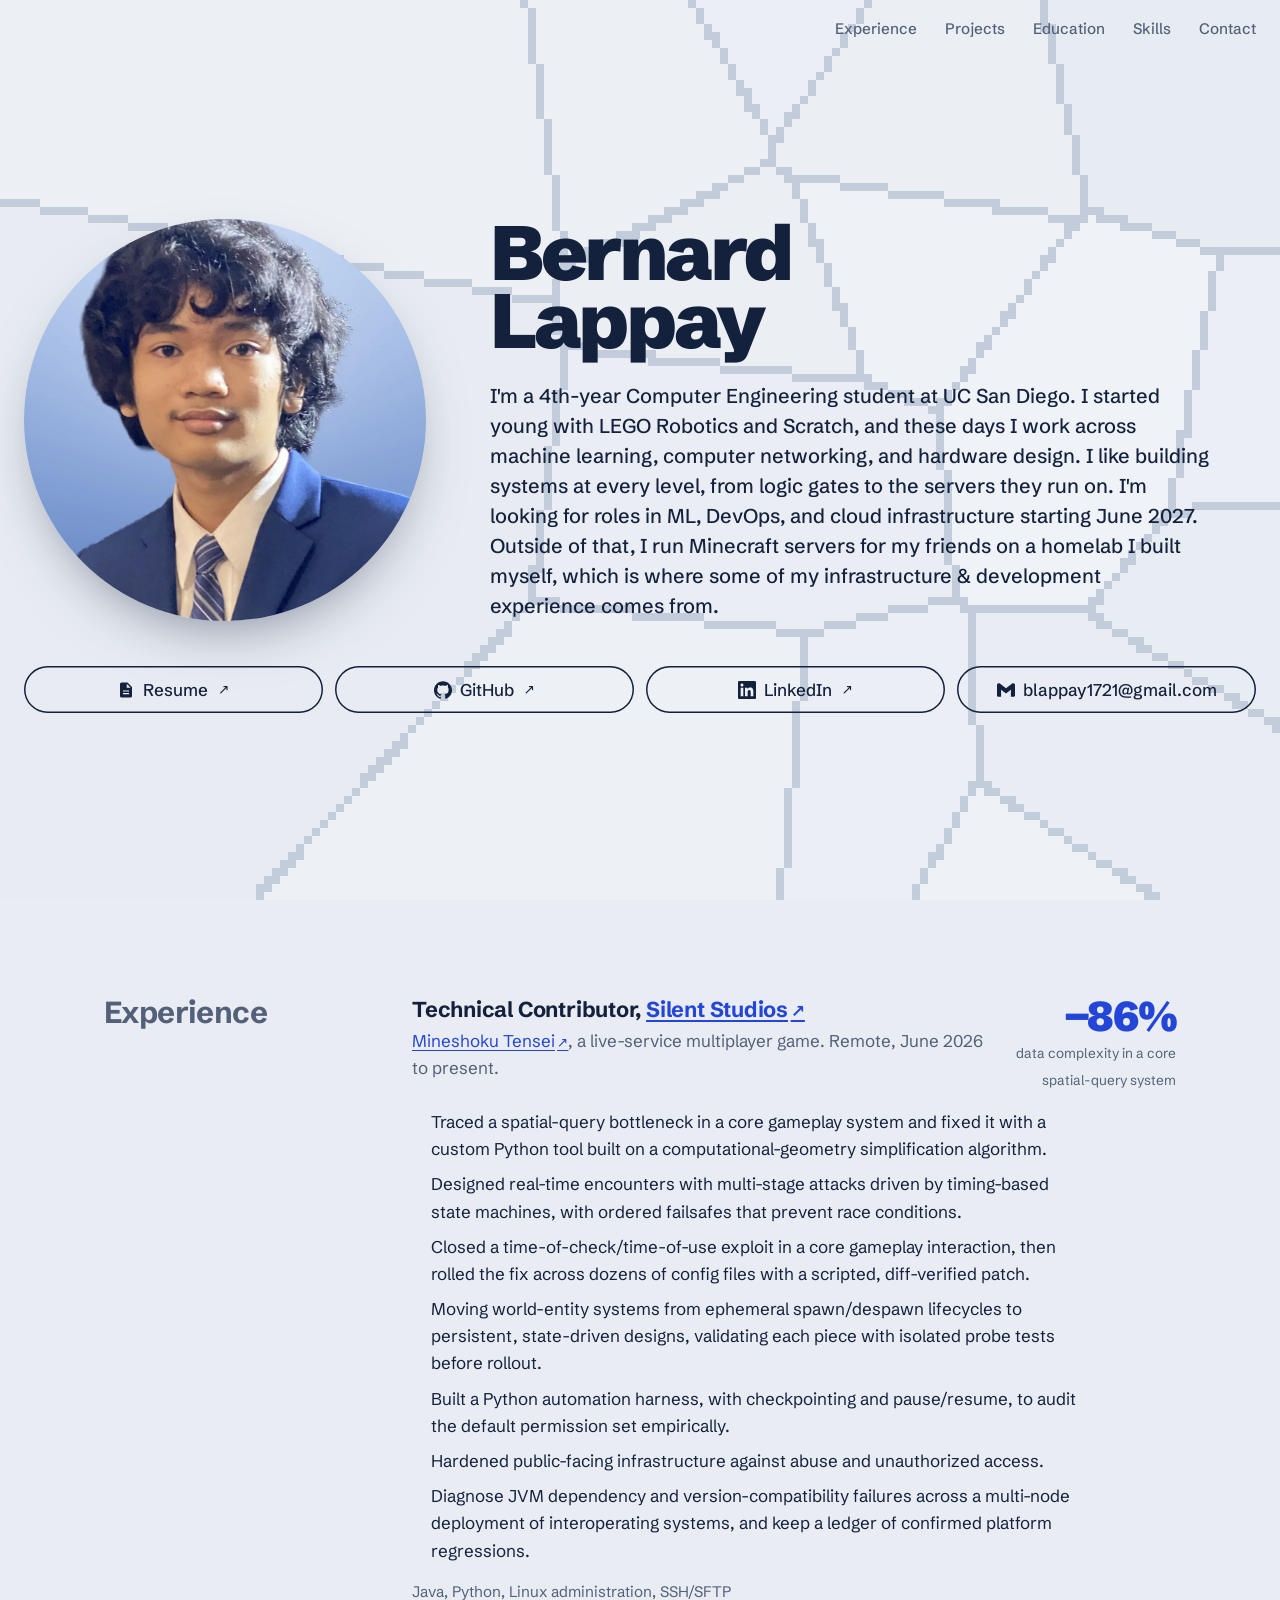
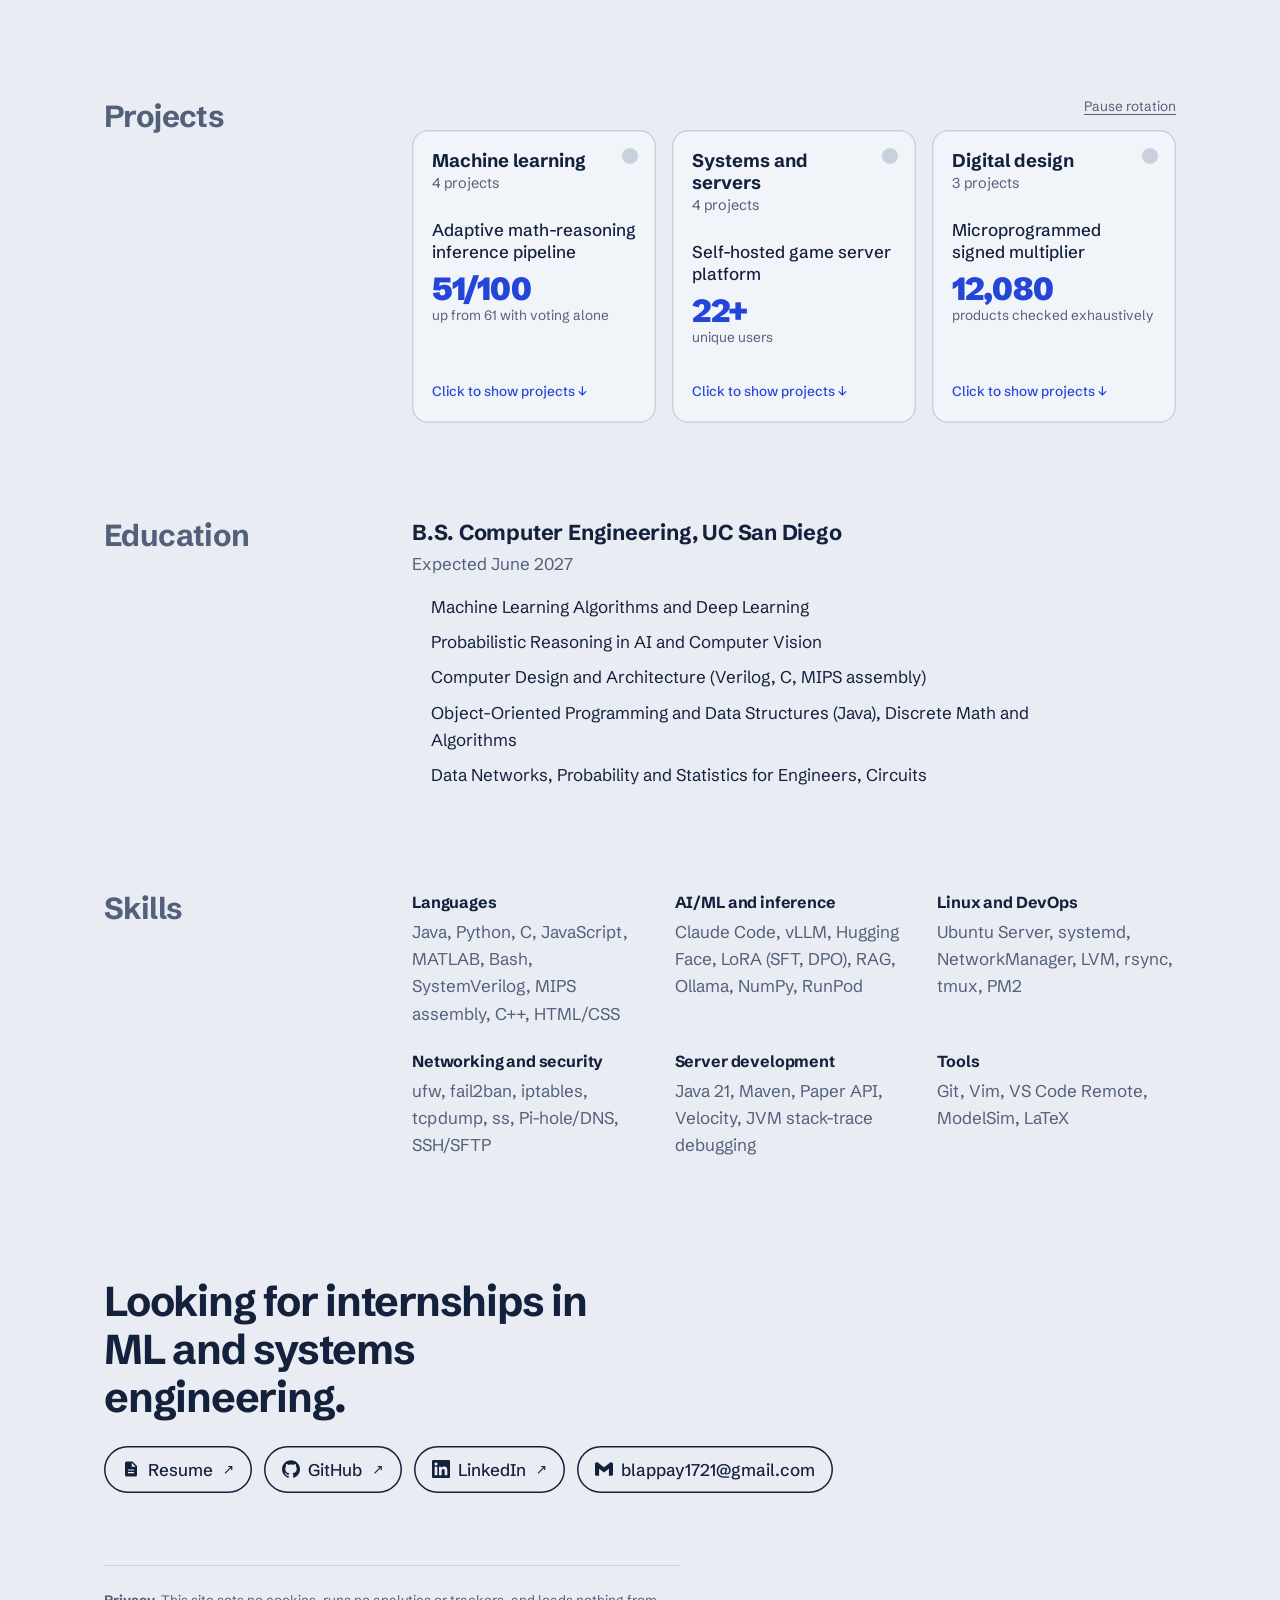
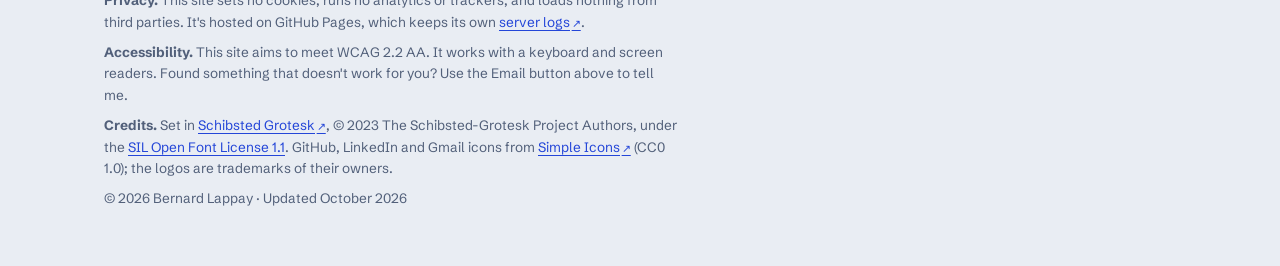
==== index.html @ 5ff0752e "Resume Update" ====
<!DOCTYPE html>
<html lang="en">
<head>
    <meta charset="UTF-8">
    <meta name="viewport" content="width=device-width, initial-scale=1.0">
    <title>Bernard Lappay · Computer Engineering, UC San Diego</title>
    <meta http-equiv="Content-Security-Policy" content="default-src 'self'; script-src 'self'; style-src 'self'; img-src 'self' data:; font-src 'self'; connect-src 'self'; object-src 'none'; base-uri 'self'; form-action 'none'; upgrade-insecure-requests">
    <meta name="referrer" content="strict-origin-when-cross-origin">
    <meta name="color-scheme" content="light dark">
    <meta name="description" content="Bernard Lappay, Computer Engineering student at UC San Diego. Machine learning, LLM inference, server infrastructure, and digital design.">
    <meta property="og:title" content="Bernard Lappay">
    <meta property="og:description" content="Computer Engineering student at UC San Diego. Machine learning, LLM inference, server infrastructure, and digital design.">
    <meta property="og:url" content="https://blappay1721.github.io/">
    <meta property="og:type" content="website">
    <meta property="og:image" content="https://blappay1721.github.io/og-image.png">
    <meta property="og:image:width" content="1200">
    <meta property="og:image:height" content="630">
    <meta property="og:image:alt" content="Bernard Lappay, computer engineering student at UC San Diego">
    <meta name="twitter:card" content="summary_large_image">
    <meta name="author" content="Bernard Lappay">
    <meta name="google-site-verification" content="1eQg3nfxaADRaKxNBdjsNurqbBe2_XYXAjLAViUbrxo">
    <meta name="theme-color" content="#e9edf3" media="(prefers-color-scheme: light)">
    <meta name="theme-color" content="#0f1830" media="(prefers-color-scheme: dark)">
    <link rel="icon" href="favicon.svg" type="image/svg+xml">
    <link rel="apple-touch-icon" href="apple-touch-icon.png">
    <script type="application/ld+json">
    {"@context": "https://schema.org", "@type": "Person", "name": "Bernard Lappay",
     "url": "https://blappay1721.github.io/", "jobTitle": "Computer Engineering student",
     "alumniOf": {"@type": "CollegeOrUniversity", "name": "University of California San Diego"},
     "sameAs": ["https://github.com/blappay1721", "https://www.linkedin.com/in/blappay1721"]}
    </script>
    <link rel="canonical" href="https://blappay1721.github.io/">
    <link rel="preload" href="fonts/schibsted-grotesk-latin.woff2" as="font" type="font/woff2" crossorigin>
    <link rel="stylesheet" href="styles.css?v=30">
</head>
<body>
<a class="skip" href="#main">Skip to content</a>
<nav class="nav" aria-label="Sections">
    <div class="nav-inner">
        <a class="nav-name" href="#top">Bernard Lappay</a>
        <ul>
            <li><a href="#experience">Experience</a></li>
            <li><a href="#projects">Projects</a></li>
            <li><a href="#education">Education</a></li>
            <li><a href="#skills">Skills</a></li>
            <li><a href="#contact">Contact</a></li>
        </ul>
    </div>
</nav>
<header class="hero" id="top">
    <canvas id="field" aria-hidden="true"></canvas>
    <div class="hero-inner">
        <div class="name-block">
            <img class="portrait" src="portrait.webp?v=3" width="1150" height="1150" alt="Bernard Lappay">
            <h1>Bernard<br> Lappay</h1>
        </div>
        <p class="lede">I'm a 4th-year Computer Engineering student at UC San Diego. I started young with LEGO Robotics and Scratch, and these days I work across machine learning, computer networking, and hardware design. I like building systems at every level, from logic gates to the servers they run on. I'm looking for roles in ML, DevOps, and cloud infrastructure starting June 2027. Outside of that, I run Minecraft servers for my friends on a homelab I built myself, which is where some of my infrastructure & development experience comes from.</p>
        <div class="contact">
            <a href="Bernard-Lappay-Resume.pdf" target="_blank" rel="noopener"><svg class="ico" viewBox="0 0 24 24" aria-hidden="true"><path fill-rule="evenodd" d="M14 2H6a2 2 0 0 0-2 2v16a2 2 0 0 0 2 2h12a2 2 0 0 0 2-2V8zm-1 1.8L18.2 9H13zM8 12.5h8V14H8zm0 3.5h8v1.5H8z"/></svg>Resume</a>
            <a href="https://github.com/blappay1721" rel="me noopener" target="_blank"><svg class="ico" viewBox="0 0 24 24" aria-hidden="true"><path d="M12 .297c-6.63 0-12 5.373-12 12 0 5.303 3.438 9.8 8.205 11.385.6.113.82-.258.82-.577 0-.285-.01-1.04-.015-2.04-3.338.724-4.042-1.61-4.042-1.61C4.422 18.07 3.633 17.7 3.633 17.7c-1.087-.744.084-.729.084-.729 1.205.084 1.838 1.236 1.838 1.236 1.07 1.835 2.809 1.305 3.495.998.108-.776.417-1.305.76-1.605-2.665-.3-5.466-1.332-5.466-5.93 0-1.31.465-2.38 1.235-3.22-.135-.303-.54-1.523.105-3.176 0 0 1.005-.322 3.3 1.23.96-.267 1.98-.399 3-.405 1.02.006 2.04.138 3 .405 2.28-1.552 3.285-1.23 3.285-1.23.645 1.653.24 2.873.12 3.176.765.84 1.23 1.91 1.23 3.22 0 4.61-2.805 5.625-5.475 5.92.42.36.81 1.096.81 2.22 0 1.606-.015 2.896-.015 3.286 0 .315.21.69.825.57C20.565 22.092 24 17.592 24 12.297c0-6.627-5.373-12-12-12"/></svg>GitHub</a>
            <a href="https://www.linkedin.com/in/blappay1721" rel="me noopener" target="_blank"><svg class="ico" viewBox="0 0 24 24" aria-hidden="true"><path d="M20.447 20.452h-3.554v-5.569c0-1.328-.027-3.037-1.852-3.037-1.853 0-2.136 1.445-2.136 2.939v5.667H9.351V9h3.414v1.561h.046c.477-.9 1.637-1.85 3.37-1.85 3.601 0 4.267 2.37 4.267 5.455v6.286zM5.337 7.433c-1.144 0-2.063-.926-2.063-2.065 0-1.138.92-2.063 2.063-2.063 1.14 0 2.064.925 2.064 2.063 0 1.139-.925 2.065-2.064 2.065zm1.782 13.019H3.555V9h3.564v11.452zM22.225 0H1.771C.792 0 0 .774 0 1.729v20.542C0 23.227.792 24 1.771 24h20.451C23.2 24 24 23.227 24 22.271V1.729C24 .774 23.2 0 22.222 0h.003z"/></svg>LinkedIn</a>
            <button class="email" type="button" data-user="blappay1721" data-host="gmail.com" title="Copy email address"><svg class="ico" viewBox="0 0 24 24" aria-hidden="true"><path d="M24 5.457v13.909c0 .904-.732 1.636-1.636 1.636h-3.819V11.73L12 16.64l-6.545-4.91v9.273H1.636A1.636 1.636 0 0 1 0 19.366V5.457c0-2.023 2.309-3.178 3.927-1.964L5.455 4.64 12 9.548l6.545-4.91 1.528-1.145C21.69 2.28 24 3.434 24 5.457z"/></svg><span aria-live="polite">Email</span></button>
        </div>
    </div>
</header>

<main class="wrap" id="main">
    <section id="experience" aria-labelledby="h-experience">
        <h2 id="h-experience">Experience</h2>
        <div>
            <div class="job">
                <div>
                    <h3>Technical Contributor, <a href="https://silent-studio.net/" target="_blank" rel="noopener">Silent Studios</a></h3>
                    <p class="sub"><a href="https://mineshokutensei.com/" target="_blank" rel="noopener">Mineshoku Tensei</a>, a live-service multiplayer game. Remote, June 2026 to present.</p>
                </div>
                <div class="result"><b>−86%</b><small>data complexity in a core<br>spatial-query system</small></div>
            </div>
            <ul>
                <li>Traced a spatial-query bottleneck in a core gameplay system and fixed it with a custom Python tool built on a computational-geometry simplification algorithm.</li>
                <li>Designed real-time encounters with multi-stage attacks driven by timing-based state machines, with ordered failsafes that prevent race conditions.</li>
                <li>Closed a time-of-check/time-of-use exploit in a core gameplay interaction, then rolled the fix across dozens of config files with a scripted, diff-verified patch.</li>
                <li>Moving world-entity systems from ephemeral spawn/despawn lifecycles to persistent, state-driven designs, validating each piece with isolated probe tests before rollout.</li>
                <li>Built a Python automation harness, with checkpointing and pause/resume, to audit the default permission set empirically.</li>
                <li>Hardened public-facing infrastructure against abuse and unauthorized access.</li>
                <li>Diagnose JVM dependency and version-compatibility failures across a multi-node deployment of interoperating systems, and keep a ledger of confirmed platform regressions.</li>
            </ul>
            <p class="stack">Java, Python, Linux administration, SSH/SFTP</p>
        </div>
    </section>

    <section id="projects" aria-labelledby="h-projects">
        <h2 id="h-projects">Projects</h2>
        <div>
            <div class="cats-bar">
                <button class="pause" type="button" aria-pressed="false">Pause rotation</button>
            </div>
            <p class="sr-only" id="cats-keys">Left and right arrow keys move between categories.</p>
            <div class="cats" role="group" aria-label="Project categories">
                <button class="cat" type="button" aria-describedby="cats-keys" aria-expanded="false" aria-controls="p-ml">
                    <span class="cat-name">Machine learning</span>
                    <span class="cat-count"></span>
                    <span class="pie" aria-hidden="true"></span>
                    <span class="tick" aria-hidden="true"></span>
                    <span class="hint" aria-hidden="true"></span>
                </button>
                <button class="cat" type="button" aria-describedby="cats-keys" aria-expanded="false" aria-controls="p-sys">
                    <span class="cat-name">Systems and servers</span>
                    <span class="cat-count"></span>
                    <span class="pie" aria-hidden="true"></span>
                    <span class="tick" aria-hidden="true"></span>
                    <span class="hint" aria-hidden="true"></span>
                </button>
                <button class="cat" type="button" aria-describedby="cats-keys" aria-expanded="false" aria-controls="p-hw">
                    <span class="cat-name">Digital design</span>
                    <span class="cat-count"></span>
                    <span class="pie" aria-hidden="true"></span>
                    <span class="tick" aria-hidden="true"></span>
                    <span class="hint" aria-hidden="true"></span>
                </button>
            </div>
            <div class="projects" id="p-ml">
            <details>
                <summary>
                    <div class="title">
                        <h3>Adaptive math-reasoning inference pipeline</h3>
                        <p class="sub">LLM inference for a class Kaggle competition, ranked #29</p>
                    </div>
                    <div class="result"><b>68/100</b><small>up from 61 with voting alone</small></div>
                    <span class="toggle" aria-hidden="true"></span>
                </summary>
                <div class="body">
                    <ul>
                        <li>Made a fixed 4B model (Qwen3-4B-Thinking) more reliable at math mainly through inference-time design, not retraining.</li>
                        <li>Verifier-guided majority vote: three candidates per problem and two must agree. Failed problems retry with a bigger token budget and feedback from earlier attempts.</li>
                        <li>Cleaned 7,500 distilled examples and trained LoRA adapters (SFT and DPO). They didn't beat the base model overall, so they run only as a fallback on the multiple-choice questions where they help.</li>
                        <li>Resumable batch inference with vLLM on rented H100s. In an early run, voting and retries alone lifted multiple-choice accuracy from 73.6% to 81.6%.</li>
                    </ul>
                    <p class="stack">Python, vLLM, Hugging Face, LoRA, DPO, RunPod · <a href="https://github.com/blappay1721/151B_SP26_Competition" target="_blank" rel="noopener">Code</a></p>
                </div>
            </details>
            <details>
                <summary>
                    <div class="title">
                        <h3>Persona chatbot and Discord bot platform</h3>
                        <p class="sub">A fine-tuned 1.7B model that replies in each friend's own voice</p>
                    </div>
                    <div class="result"><b>330k</b><small>messages from 8 years of chat</small></div>
                    <span class="toggle" aria-hidden="true"></span>
                </summary>
                <div class="body">
                    <ul>
                        <li>Built the training set from 330,000 Discord messages: scrubbed personal info, merged alt accounts and split 8 years of history into 16,581 conversations.</li>
                        <li>Fine-tuned Qwen3-1.7B with QLoRA on a single 12 GB GPU (64,000 examples, 36 personas), then a DPO pass that ships only if it beats the SFT model on held-out chats. Runs locally, quantized to 4-bit.</li>
                        <li>Retrieval from two indexes: the persona's own past lines for their voice, and past conversations for facts when relevant. A persona only “remembers” DMs they were in.</li>
                        <li>Evaluation showed factual recall was the weak point, so a rebuild around verified facts is in progress.</li>
                        <li>In Discord, <code>/chat</code> opens a channel where the persona posts under their own name and avatar, taking turns with up to 5 people. Needs no public URL or open ports.</li>
                    </ul>
                    <p class="stack">Python, PyTorch, Hugging Face (TRL, PEFT), llama.cpp, Ollama, Node.js, discord.js · <a href="https://github.com/blappay1721/bruh" target="_blank" rel="noopener">Bot code</a> · Model and data pipeline private (built on friends' messages)</p>
                </div>
            </details>
            <details>
                <summary>
                    <div class="title">
                        <h3>Movie recommender with EM</h3>
                        <p class="sub">Latent-class model trained on incomplete ratings</p>
                    </div>
                    <div class="result"><b>288</b><small>survey responses modeled</small></div>
                    <span class="toggle" aria-hidden="true"></span>
                </summary>
                <div class="body">
                    <ul>
                        <li>Naive Bayes model with four hidden movie-goer types, trained from scratch with Expectation–Maximization on a 288 × 60 survey.</li>
                        <li>Vectorized in log space (log-sum-exp) for numerical stability; matches the course's reference result to four decimal places.</li>
                        <li>Interactive survey: rate the movies you've seen and it infers your type mix and ranks the ones you haven't.</li>
                    </ul>
                    <p class="stack">Python, NumPy, ipywidgets · <a href="https://github.com/blappay1721/EM-Movie-Recommender" target="_blank" rel="noopener">Code</a></p>
                </div>
            </details>
            <details>
                <summary>
                    <div class="title">
                        <h3>Handwritten digit recognition</h3>
                        <p class="sub">Nearest-neighbor classifier on MNIST, with a draw-a-digit demo</p>
                    </div>
                    <div class="result"><b>95.4%</b><small>on 1,000 test digits</small></div>
                    <span class="toggle" aria-hidden="true"></span>
                </summary>
                <div class="body">
                    <ul>
                        <li>1-NN in NumPy over 7,500 training images: one vectorized computation classifies the whole test set in about 0.25 s, about 14× faster than scikit-learn's tree-based search with identical predictions.</li>
                        <li>Confusion matrix and misclassified examples shown next to the training images they matched.</li>
                        <li>Browser demo runs the same search in JavaScript: draw a digit and see its five nearest training images.</li>
                    </ul>
                    <p class="stack">Python, NumPy, JavaScript · <a href="https://blappay1721.github.io/MNIST-NN-Classifier/" target="_blank" rel="noopener">Live demo</a> · <a href="https://github.com/blappay1721/MNIST-NN-Classifier" target="_blank" rel="noopener">Code</a></p>
                </div>
            </details>
            </div>
            <div class="projects" id="p-sys">
            <details>
                <summary>
                    <div class="title">
                        <h3>Self-hosted game server platform</h3>
                        <p class="sub">Containerized Minecraft network on a 16 GB mini PC</p>
                    </div>
                    <div class="result"><b>30+</b><small>unique users</small></div>
                    <span class="toggle" aria-hidden="true"></span>
                </summary>
                <div class="body">
                    <ul>
                        <li>Migrated a live network (a proxy and three game servers) into Docker containers in one day with no data lost, using a runbook and a cutover script that backs up first and can roll back.</li>
                        <li>The two largest worlds start when a player asks and shut down when empty, freeing about 7.5 of the machine's 16 GB while nobody is playing, for the LLM that shares it.</li>
                        <li>Hourly encrypted backups to an append-only copy on a second machine, so even a compromised server can't delete them. Restore-tested.</li>
                        <li>No admin ports open to the internet: the web panel sits behind Cloudflare Tunnel with 2FA, and SSH and dashboards are Tailscale-only. Also caught that the firewall wasn't covering Docker's ports, and fixed it.</li>
                        <li>Traced storage resets and a crash to an SSD firmware power-saving bug (fixed with a kernel parameter) and mass disconnects to Wi-Fi power management.</li>
                    </ul>
                    <p class="stack">Linux (Ubuntu Server), Docker, Bash, restic, Tailscale, Cloudflare Tunnel, iptables, fail2ban, LVM, MariaDB, Grafana, Pelican</p>
                </div>
            </details>
            <details>
                <summary>
                    <div class="title">
                        <h3>UncapDefense</h3>
                        <p class="sub">Paper plugin that lifts vanilla's armor damage-reduction cap</p>
                    </div>
                    <div class="result"><b>80%</b><small>ceiling removed</small></div>
                    <span class="toggle" aria-hidden="true"></span>
                </summary>
                <div class="body">
                    <ul>
                        <li>Replaces the hard clamp with a curve that matches vanilla exactly below the cap and approaches 100% asymptotically above it, so extra armor always helps a little.</li>
                        <li>Lifts the server's hard-coded attribute limits with Java reflection, with a fallback in case a future server version breaks it.</li>
                        <li>Fixed a bug where a deprecated API applied armor twice and turned hits into healing. The damage formula has unit tests.</li>
                    </ul>
                    <p class="stack">Java 21, Maven, Paper API · <a href="https://github.com/blappay1721/UncapDefense" target="_blank" rel="noopener">Code</a></p>
                </div>
            </details>
            <details>
                <summary>
                    <div class="title">
                        <h3>PlacedOnlyBreak</h3>
                        <p class="sub">Paper plugin for resettable build arenas</p>
                    </div>
                    <div class="result"><b>3</b><small>live servers</small></div>
                    <span class="toggle" aria-hidden="true"></span>
                </summary>
                <div class="body">
                    <ul>
                        <li>Inside chosen WorldGuard regions, players can break only blocks placed after the region was armed. Terrain and earlier builds stay protected.</li>
                        <li>Uses CoreProtect's block log as the source of truth, with a 10-second in-memory cache covering its async write delay.</li>
                        <li>Overlapping regions apply the strictest rule; admins manage regions with tab-completing commands.</li>
                    </ul>
                    <p class="stack">Java 21, Maven, Paper API, WorldGuard, CoreProtect · <a href="https://github.com/blappay1721/placedonlybreak" target="_blank" rel="noopener">Code</a></p>
                </div>
            </details>
            <details>
                <summary>
                    <div class="title">
                        <h3>AwesomeChat DiscordSRV Addon</h3>
                        <p class="sub">Open-source fork that renders in-game items into Discord</p>
                    </div>
                    <div class="result"><b>24</b><small>Minecraft versions supported</small></div>
                    <span class="toggle" aria-hidden="true"></span>
                </summary>
                <div class="body">
                    <ul>
                        <li>Rewired an existing item and inventory renderer to read a different chat plugin, so <code>[item]</code>, <code>[inv]</code> and <code>[ec]</code> show up in Discord as rendered images.</li>
                        <li>Trigger syntax and permissions come straight from the host chat plugin's config, so the two can never disagree.</li>
                        <li>Supports 24 Minecraft versions (1.19 and up) through small per-version modules loaded at startup. Removed 19 legacy modules and dependencies the new host didn't need.</li>
                    </ul>
                    <p class="stack">Java 21, Maven, Paper API, DiscordSRV · <a href="https://github.com/blappay1721/AwesomeChat-DiscordSRV-Addon" target="_blank" rel="noopener">Code</a></p>
                </div>
            </details>
            </div>
            <div class="projects" id="p-hw">
            <details>
                <summary>
                    <div class="title">
                        <h3>Microprogrammed signed multiplier</h3>
                        <p class="sub">Robertson's algorithm with a microcoded control unit</p>
                    </div>
                    <div class="result"><b>16,384</b><small>products checked exhaustively</small></div>
                    <span class="toggle" aria-hidden="true"></span>
                </summary>
                <div class="body">
                    <ul>
                        <li>Parameterized two's-complement multiplier split into a datapath and a control unit driven by an 18-word microcode ROM with conditional branches on datapath flags.</li>
                        <li>Self-checking testbench runs directed cases, then every 7-bit signed operand pair.</li>
                    </ul>
                    <p class="stack">SystemVerilog, ModelSim · <a href="https://github.com/blappay1721/robertsons-multiplier-sv" target="_blank" rel="noopener">Code</a></p>
                </div>
            </details>
            <details>
                <summary>
                    <div class="title">
                        <h3>LFSR message encryptor</h3>
                        <p class="sub">Hardware stream cipher reading and writing on-chip memory</p>
                    </div>
                    <div class="result"><b>64</b><small>bytes checked against a software model</small></div>
                    <span class="toggle" aria-hidden="true"></span>
                </summary>
                <div class="body">
                    <ul>
                        <li>A 6-bit LFSR with loadable taps and seed generates the keystream. A control sequencer loads its configuration from memory, writes a scrambled preamble, then encrypts the message.</li>
                        <li>Self-checking testbench computes the same encryption in software and compares byte by byte.</li>
                    </ul>
                    <p class="stack">SystemVerilog, ModelSim · <a href="https://github.com/blappay1721/lfsr-encryptor-sv" target="_blank" rel="noopener">Code</a></p>
                </div>
            </details>
            <details>
                <summary>
                    <div class="title">
                        <h3>Digital alarm clock with calendar</h3>
                        <p class="sub">Three versions, from basic clock to month-aware calendar</p>
                    </div>
                    <div class="result"><b>11</b><small>7-segment digits driven</small></div>
                    <span class="toggle" aria-hidden="true"></span>
                </summary>
                <div class="body">
                    <ul>
                        <li>Every counter is one reusable modulo-N module, chained by carry signals, and drives 7-segment displays through binary-to-BCD conversion.</li>
                        <li>Adds day-of-week alarm suppression and correct month lengths with rollover. Testbenches print the displays as ASCII 7-segment digits.</li>
                    </ul>
                    <p class="stack">SystemVerilog, ModelSim · <a href="https://github.com/blappay1721/alarm-clock-sv" target="_blank" rel="noopener">Code</a></p>
                </div>
            </details>
            </div>
        </div>
    </section>

    <section id="education" aria-labelledby="h-education">
        <h2 id="h-education">Education</h2>
        <div>
            <h3>B.S. Computer Engineering, UC San Diego</h3>
            <p class="sub">Expected June 2027</p>
            <ul>
                <li>Machine Learning Algorithms and Deep Learning</li>
                <li>Probabilistic Reasoning in AI and Computer Vision</li>
                <li>Computer Design and Architecture (Verilog, C, MIPS assembly)</li>
                <li>Object-Oriented Programming and Data Structures (Java), Discrete Math and Algorithms</li>
                <li>Data Networks, Probability and Statistics for Engineers, Circuits</li>
            </ul>
        </div>
    </section>

    <section id="skills" aria-labelledby="h-skills">
        <h2 id="h-skills">Skills</h2>
        <div class="skills">
            <div><h3>Languages</h3><p>Java, Python, C, JavaScript, MATLAB, Bash, SystemVerilog, MIPS assembly, C++, HTML/CSS</p></div>
            <div><h3>AI/ML and inference</h3><p>Claude Code, vLLM, Hugging Face, LoRA (SFT, DPO), RAG, Ollama, NumPy, RunPod</p></div>
            <div><h3>Linux and DevOps</h3><p>Ubuntu Server, systemd, NetworkManager, LVM, rsync, tmux, PM2</p></div>
            <div><h3>Networking and security</h3><p>ufw, fail2ban, iptables, tcpdump, ss, Pi-hole/DNS, SSH/SFTP</p></div>
            <div><h3>Server development</h3><p>Java 21, Maven, Paper API, Velocity, JVM stack-trace debugging</p></div>
            <div><h3>Tools</h3><p>Git, Vim, VS Code Remote, ModelSim, LaTeX</p></div>
        </div>
    </section>

    <footer id="contact">
        <p>Looking for internships in ML and systems engineering.</p>
        <div class="contact">
            <a href="Bernard-Lappay-Resume.pdf" target="_blank" rel="noopener"><svg class="ico" viewBox="0 0 24 24" aria-hidden="true"><path fill-rule="evenodd" d="M14 2H6a2 2 0 0 0-2 2v16a2 2 0 0 0 2 2h12a2 2 0 0 0 2-2V8zm-1 1.8L18.2 9H13zM8 12.5h8V14H8zm0 3.5h8v1.5H8z"/></svg>Resume</a>
            <a href="https://github.com/blappay1721" rel="me noopener" target="_blank"><svg class="ico" viewBox="0 0 24 24" aria-hidden="true"><path d="M12 .297c-6.63 0-12 5.373-12 12 0 5.303 3.438 9.8 8.205 11.385.6.113.82-.258.82-.577 0-.285-.01-1.04-.015-2.04-3.338.724-4.042-1.61-4.042-1.61C4.422 18.07 3.633 17.7 3.633 17.7c-1.087-.744.084-.729.084-.729 1.205.084 1.838 1.236 1.838 1.236 1.07 1.835 2.809 1.305 3.495.998.108-.776.417-1.305.76-1.605-2.665-.3-5.466-1.332-5.466-5.93 0-1.31.465-2.38 1.235-3.22-.135-.303-.54-1.523.105-3.176 0 0 1.005-.322 3.3 1.23.96-.267 1.98-.399 3-.405 1.02.006 2.04.138 3 .405 2.28-1.552 3.285-1.23 3.285-1.23.645 1.653.24 2.873.12 3.176.765.84 1.23 1.91 1.23 3.22 0 4.61-2.805 5.625-5.475 5.92.42.36.81 1.096.81 2.22 0 1.606-.015 2.896-.015 3.286 0 .315.21.69.825.57C20.565 22.092 24 17.592 24 12.297c0-6.627-5.373-12-12-12"/></svg>GitHub</a>
            <a href="https://www.linkedin.com/in/blappay1721" rel="me noopener" target="_blank"><svg class="ico" viewBox="0 0 24 24" aria-hidden="true"><path d="M20.447 20.452h-3.554v-5.569c0-1.328-.027-3.037-1.852-3.037-1.853 0-2.136 1.445-2.136 2.939v5.667H9.351V9h3.414v1.561h.046c.477-.9 1.637-1.85 3.37-1.85 3.601 0 4.267 2.37 4.267 5.455v6.286zM5.337 7.433c-1.144 0-2.063-.926-2.063-2.065 0-1.138.92-2.063 2.063-2.063 1.14 0 2.064.925 2.064 2.063 0 1.139-.925 2.065-2.064 2.065zm1.782 13.019H3.555V9h3.564v11.452zM22.225 0H1.771C.792 0 0 .774 0 1.729v20.542C0 23.227.792 24 1.771 24h20.451C23.2 24 24 23.227 24 22.271V1.729C24 .774 23.2 0 22.222 0h.003z"/></svg>LinkedIn</a>
            <button class="email" type="button" data-user="blappay1721" data-host="gmail.com" title="Copy email address"><svg class="ico" viewBox="0 0 24 24" aria-hidden="true"><path d="M24 5.457v13.909c0 .904-.732 1.636-1.636 1.636h-3.819V11.73L12 16.64l-6.545-4.91v9.273H1.636A1.636 1.636 0 0 1 0 19.366V5.457c0-2.023 2.309-3.178 3.927-1.964L5.455 4.64 12 9.548l6.545-4.91 1.528-1.145C21.69 2.28 24 3.434 24 5.457z"/></svg><span aria-live="polite">Email</span></button>
        </div>
        <div class="fine">
            <p><b>Privacy.</b> This site sets no cookies, runs no analytics or trackers, and loads nothing from third parties. It's hosted on GitHub Pages, which keeps its own <a href="https://docs.github.com/en/site-policy/privacy-policies/github-general-privacy-statement" target="_blank" rel="noopener">server logs</a>.</p>
            <p><b>Accessibility.</b> This site aims to meet WCAG 2.2 AA. It works with a keyboard and screen readers. Found something that doesn't work for you? Use the Email button above to tell me.</p>
            <p><b>Credits.</b> Set in <a href="https://github.com/schibsted/schibsted-grotesk" target="_blank" rel="noopener">Schibsted Grotesk</a>, © 2023 The Schibsted-Grotesk Project Authors, under the <a href="fonts/OFL.txt">SIL Open Font License 1.1</a>. GitHub, LinkedIn and Gmail icons from <a href="https://simpleicons.org/" target="_blank" rel="noopener">Simple Icons</a> (CC0 1.0); the logos are trademarks of their owners.</p>
            <p>© 2026 Bernard Lappay · Updated <time datetime="2026-10">October 2026</time></p>
        </div>
    </footer>
</main>

<script src="script.js?v=28"></script>
</body>
</html>
---- styles.css ----
@font-face {
    font-family: "Schibsted Grotesk"; font-style: normal; font-weight: 400 900; font-display: swap;
    src: url(fonts/schibsted-grotesk-latin.woff2) format("woff2");
}
:root {
    --paper: #e9edf3; --ink: #14213d; --soft: #52607a; --rule: #c9d1de;
    --cobalt: #2446d8; --amber: #d98a1c;
    /* Voronoi field colors, read by the canvas script */
    --cell-a: #e2e7ef; --cell-b: #f1f4f8; --edge: #c3ccdb; --probe: #cdd6f7;
}
@media (prefers-color-scheme: dark) {
    :root {
        --paper: #0f1830; --ink: #e6eaf2; --soft: #97a3bb; --rule: #26345a;
        --cobalt: #7d97ff; --amber: #f2b45a;
        --cell-a: #0f1830; --cell-b: #16213f; --edge: #26345a; --probe: #1f3170;
    }
}
* { box-sizing: border-box; }
html { scroll-behavior: smooth; scroll-padding-top: 80px; }
@media (prefers-reduced-motion: reduce) { html { scroll-behavior: auto; } }
body {
    margin: 0; background: var(--paper); color: var(--ink);
    font: 400 17px/1.6 "Schibsted Grotesk", system-ui, sans-serif;
}
a { color: var(--cobalt); text-underline-offset: 3px; }
/* Links that open a new tab say so: a small arrow, announced as "opens in new tab" where supported */
a[target="_blank"]::after { content: "↗"; content: "↗" / "(opens in new tab)"; font-size: .8em; margin-left: .15em; }
a:focus-visible, summary:focus-visible { outline: 2px solid var(--cobalt); outline-offset: 4px; border-radius: 2px; }

/* Nav: fixed bar, see-through over the hero, solid once scrolled */
.nav {
    position: fixed; inset: 0 0 auto; z-index: 5; transition: background .3s, box-shadow .3s;
}
.nav.solid {
    background: color-mix(in srgb, var(--paper) 85%, transparent); box-shadow: 0 1px 0 var(--rule);
    -webkit-backdrop-filter: blur(12px); backdrop-filter: blur(12px);
}
.nav-inner {
    width: min(1120px, 100%); margin: 0 auto; padding: 0 24px; height: 56px;
    display: flex; align-items: center; justify-content: space-between; gap: 24px;
}
.nav a { color: var(--soft); text-decoration: none; font-weight: 500; font-size: 0.95rem; white-space: nowrap; transition: color .2s; }
.nav a:hover, .nav a[aria-current] { color: var(--ink); }
.nav .nav-name { color: var(--ink); font-weight: 700; transition: opacity .3s, visibility .3s; }
.nav:not(.solid) .nav-name { opacity: 0; visibility: hidden; }  /* the hero already shows the name */
.nav ul { display: flex; gap: 28px; list-style: none; margin: 0; padding: 0; max-width: none; }
.nav li { margin: 0; }
.nav li::before { content: none; }
/* Current section: a short cobalt underline slides under its link */
.nav ul a { position: relative; padding: 6px 0; }
.nav ul a::after {
    content: ""; position: absolute; left: 0; right: 0; bottom: 0; height: 2px; border-radius: 2px;
    background: var(--cobalt); transform: scaleX(0); transition: transform .3s cubic-bezier(.2,.7,.2,1);
}
.nav ul a[aria-current]::after { transform: none; }
.nav a:focus-visible { outline: 2px solid var(--cobalt); outline-offset: 4px; border-radius: 2px; }
section:focus, footer:focus { outline: none; }
.sr-only { position: absolute; width: 1px; height: 1px; margin: -1px; overflow: hidden; clip-path: inset(50%); white-space: nowrap; }
@media (max-width: 640px) {
    .nav .nav-name { display: none; }
    .nav-inner { padding: 0; height: 48px; }
    /* Links scroll sideways if they don't fit; edges fade to hint there's more */
    .nav ul {
        width: 100%; justify-content: space-between; gap: 10px; padding: 0 10px; overflow-x: auto; scrollbar-width: none;
        -webkit-mask-image: linear-gradient(90deg, transparent, #000 10px, #000 calc(100% - 10px), transparent);
        mask-image: linear-gradient(90deg, transparent, #000 10px, #000 calc(100% - 10px), transparent);
    }
    .nav ul::-webkit-scrollbar { display: none; }
    /* Shrinks a little with the screen so all five links fit on phones 320px and up */
    .nav a { font-size: clamp(0.8rem, 3.7vw, 0.95rem); }
}

/* Hero: live nearest-neighbor field */
.hero { position: relative; min-height: 100svh; display: grid; align-items: center; overflow: hidden; }
#field, #field-print { position: absolute; inset: 0; width: 100%; height: 100%; image-rendering: pixelated; }
#field-print { display: none; }  /* the printout's outline-only field, drawn by script.js */
/* Top padding clears the fixed nav */
.hero-inner {
    position: relative; width: min(1120px, 100%); margin: 0 auto; padding: 80px 24px 48px; pointer-events: none;
    container-type: inline-size;
}
.hero-inner a, .hero-inner button { pointer-events: auto; }
/* Narrow screens: portrait beside the name, the pair spanning the about text's width.
   --f is the name's font size: "Bernard" is 3.92em wide and the two-line name 1.76em tall, so
   portrait (1.76) + gap (.2) + name (3.92) ≈ 5.9em fills the column. Capped by height for short screens. */
.name-block { --f: min(100cqi / 5.9, 11svh); display: flex; align-items: center; gap: calc(var(--f) * .2); margin: 0 0 24px; }
.portrait {
    display: block; flex: none; width: calc(var(--f) * 1.76); height: auto; border-radius: 50%;
    box-shadow: 0 24px 60px -24px rgb(20 33 61 / .55);
}
h1 {
    font-weight: 900; font-size: var(--f); line-height: 0.88;
    letter-spacing: -0.045em; margin: 0;
}
.lede { font-size: clamp(1rem, min(1.6vw, 2.4svh), 1.25rem); line-height: 1.5; margin: 0 0 28px; font-weight: 500; }
/* Hero pills stretch to fill the full width of their row (one row wide, two on phones) */
.hero .contact > * { flex: 1 1 auto; justify-content: center; }
/* Phones and tablets: one centered column, narrow enough that the about text reads comfortably */
@media (max-width: 1023px) { .hero-inner { width: min(688px, 100%); } }
/* Wide screens: big portrait on the left beside the name and about text, pills along the bottom.
   The portrait is sized to roughly match the name + about text height beside it. */
@media (min-width: 1024px) {
    /* Wider than the sections below so the about text gets a comfortable line length; the nav matches */
    .nav-inner { width: min(1280px, 100%); }
    .hero-inner { width: min(1280px, 100%); display: grid; grid-template-columns: auto minmax(0, 1fr); column-gap: clamp(40px, 5vw, 72px); row-gap: clamp(20px, 3svh, 32px); }
    .name-block { display: contents; }
    .portrait { grid-row: 1 / 3; grid-column: 1; align-self: center; width: min(32vw, 52svh, 480px); }
    .hero-inner h1 { grid-column: 2; grid-row: 1; align-self: end; font-size: clamp(3rem, min(6vw, 10svh), 6rem); }
    .hero .lede { grid-column: 2; grid-row: 2; align-self: start; margin: 0; max-width: 60ch; }
    .hero .contact { grid-column: 1 / -1; grid-row: 3; margin-top: clamp(8px, 2svh, 24px); }
    .hero .contact > * { flex-basis: 0; }  /* equal widths */
}
/* Phones: tighter spacing and a size-down on pills so the hero fits above the browser bars */
@media (max-width: 640px) {
    .hero-inner { padding: 64px 24px 24px; }
    .name-block, .lede { margin-bottom: 20px; }
    .hero .contact { gap: 8px; }
    .hero .contact a, .hero .email { padding: 8px 13px; gap: 6px; font-size: .9rem; }
    .hero .ico { width: 16px; height: 16px; }
}
/* Narrow phones: a bit tighter again so the pills still pair up two per row */
@media (max-width: 400px) {
    .hero .contact a, .hero .email { padding: 8px 10px; gap: 5px; font-size: .85rem; }
    .hero .contact a::after { display: none; }
}
/* Short phones (small screens, or tall browser bars) */
@media (max-width: 640px) and (max-height: 720px) {
    .hero-inner { padding-top: 60px; }
    .name-block, .lede { margin-bottom: 16px; }
    .lede { font-size: .9375rem; line-height: 1.45; }
}
.contact { display: flex; gap: 12px; flex-wrap: wrap; }
/* Pill buttons: outlined, fill white from the left on hover */
.contact a, .email {
    font: inherit; font-weight: 500; color: var(--ink); text-decoration: none; cursor: pointer;
    padding: 10px 18px; border: 0; border-radius: 999px; box-shadow: inset 0 0 0 1.5px var(--ink);
    display: inline-flex; align-items: center; gap: 8px;
    background: linear-gradient(#fff, #fff) no-repeat left / 0% 100%;
    transition: background-size .35s cubic-bezier(.2,.7,.2,1), color .25s, box-shadow .25s, transform .15s;
}
.contact a:hover, .email:hover, .contact a:focus-visible, .email:focus-visible {
    background-size: 100% 100%; color: #14213d; box-shadow: inset 0 0 0 1.5px #fff;
}
/* The white fill alone is faint on the light background, so keyboard focus also gets the ring */
.contact a:focus-visible, .email:focus-visible { outline: 2px solid var(--cobalt); outline-offset: 3px; }
.ico { width: 18px; height: 18px; fill: currentColor; flex-shrink: 0; }
.email span { min-width: 0; overflow-wrap: anywhere; text-align: left; }
@media (prefers-reduced-motion: reduce) { .contact a, .email { transition: color .25s, box-shadow .25s; } }
/* Hero text and buttons rise in on load */
@keyframes rise { from { opacity: 0; transform: translateY(16px); } }
.hero-inner > :not(.name-block), .name-block > *, .hero .contact > * { animation: rise .7s cubic-bezier(.2,.7,.2,1) backwards; }
.lede { animation-delay: .12s; }
.hero .contact > :nth-child(1) { animation-delay: .24s; }
.hero .contact > :nth-child(2) { animation-delay: .3s; }
.hero .contact > :nth-child(3) { animation-delay: .36s; }
.hero .contact > :nth-child(4) { animation-delay: .42s; }
.hero .contact { animation: none; }
@keyframes fade { from { opacity: 0; } }
@media (prefers-reduced-motion: reduce) { .hero-inner > :not(.name-block), .name-block > *, .hero .contact > * { animation-name: fade; } }
.caption { position: absolute; right: 24px; bottom: 24px; max-width: 30ch; font-size: 0.85rem; color: var(--soft); text-align: right; margin: 0; }

/* Body sections */
.wrap { width: min(1120px, 100%); margin: 0 auto; padding: 0 24px; }
section { padding: 96px 0 0; display: grid; grid-template-columns: 260px minmax(0, 1fr); gap: 24px 48px; }
h2 { font-size: 1.9rem; font-weight: 700; letter-spacing: -0.02em; line-height: 1.1; margin: 0; }
h3 { font-size: 1.35rem; font-weight: 700; letter-spacing: -0.01em; margin: 0; line-height: 1.25; }
.sub { color: var(--soft); margin: 4px 0 0; }
ul { margin: 16px 0 0; padding-left: 1.1em; max-width: 68ch; }
li { margin-bottom: 8px; overflow-wrap: anywhere; }
/* Bullets: drawn dots, so they can pop in one by one when the list scrolls into view */
li { list-style: none; position: relative; }
li::before {
    content: ""; position: absolute; left: -1em; top: .68em; width: 6px; height: 6px; border-radius: 50%;
    background: var(--cobalt);
    transition: transform .45s cubic-bezier(.3,1.6,.5,1) calc(var(--i, 0) * 90ms);
}
.js ul:not(.seen) > li::before { transform: scale(0); }
/* Section headings: ink fills the title left to right as it scrolls into view (text stays readable) */
.js h2 {
    background: linear-gradient(90deg, var(--ink) 50%, var(--soft) 50%) 100% 0 / 200% 100%;
    -webkit-background-clip: text; background-clip: text; color: transparent;
    transition: background-position .9s cubic-bezier(.6,0,.2,1) .1s;
}
.js h2.seen { background-position: 0 0; }

/* Result figures: the one number each piece of work is judged by */
.result { text-align: right; flex-shrink: 0; }
.result b { display: block; font-size: 2.6rem; font-weight: 900; letter-spacing: -0.04em; line-height: 1; color: var(--cobalt); }
.result small { color: var(--soft); font-size: 0.85rem; }

.job { display: flex; justify-content: space-between; gap: 24px; }
.stack { color: var(--soft); font-size: 0.95rem; margin: 16px 0 0; }

/* Projects: expandable rows */
.projects { border-top: 2px solid var(--ink); }
details { border-bottom: 1px solid var(--rule); }
summary {
    list-style: none; cursor: pointer; display: flex; align-items: center; gap: 24px;
    padding: 28px 0;
}
summary::-webkit-details-marker { display: none; }
summary .title { flex: 1; min-width: 0; }
.toggle {
    width: 36px; height: 36px; flex-shrink: 0; border-radius: 50%;
    box-shadow: inset 0 0 0 1.5px var(--rule); position: relative; transition: transform .25s ease, background .2s;
}
.toggle::before, .toggle::after {
    content: ""; position: absolute; left: 50%; top: 50%; width: 12px; height: 2px;
    background: var(--ink); translate: -50% -50%;
}
.toggle::after { rotate: 90deg; }
details[open] .toggle { transform: rotate(45deg); background: var(--cell-b); }
summary:hover h3 { color: var(--cobalt); }
.body { padding: 0 0 32px; }
.body ul { margin-top: 0; }
details::details-content { height: 0; overflow: clip; transition: height .3s ease, content-visibility .3s allow-discrete; }
details[open]::details-content { height: auto; }
:root { interpolate-size: allow-keywords; }
@media (prefers-reduced-motion: reduce) { details::details-content, .toggle { transition: none; } }

/* Project categories: cards that cycle through their projects and open the full list */
.cats { display: grid; grid-template-columns: repeat(auto-fit, minmax(200px, 1fr)); gap: 16px; }
.cat {
    font: inherit; color: inherit; text-align: left; cursor: pointer; border: 0;
    background: var(--cell-b); box-shadow: inset 0 0 0 1.5px var(--rule); border-radius: 16px;
    padding: 20px; display: flex; flex-direction: column; transition: box-shadow .2s, transform .25s cubic-bezier(.2,.7,.2,1); position: relative;
}
.cat:hover { box-shadow: inset 0 0 0 1.5px var(--cobalt); transform: translateY(-3px); }
/* Buttons press in when clicked */
.cat:active { transform: translateY(0) scale(.985); }
.contact a:active, .email:active { transform: scale(.96); }
@media (prefers-reduced-motion: reduce) { .cat:hover, .cat:active, .contact a:active, .email:active { transform: none; } }
.cat[aria-expanded="true"] { box-shadow: inset 0 0 0 2.5px var(--cobalt); }
.cat:focus-visible { outline: 2px solid var(--cobalt); outline-offset: 4px; }
.cat-name { font-weight: 700; font-size: 1.15rem; line-height: 1.2; }
.cat-count { color: var(--soft); font-size: 0.9rem; }
.tick { display: block; margin-top: 24px; min-height: 7.5em; }
.tick > * { will-change: transform, opacity; }
.tick b { display: block; font-size: 2rem; font-weight: 900; letter-spacing: -0.04em; line-height: 1; color: var(--cobalt); }
.tick small { display: block; color: var(--soft); font-size: 0.85rem; }
.tick span { display: block; font-weight: 500; margin-bottom: 10px; line-height: 1.3; }
/* Pie timer: one sweep per project; each completed sweep advances the card */
@property --sweep { syntax: '<percentage>'; inherits: false; initial-value: 0%; }
@keyframes sweep { to { --sweep: 100%; } }
.pie {
    position: absolute; top: 18px; right: 18px; width: 16px; height: 16px; border-radius: 50%;
    background: conic-gradient(var(--cobalt) var(--sweep), var(--rule) 0);
    animation: sweep 8s linear infinite; transition: filter .2s;
}
.cat:hover .pie, .cat:focus-visible .pie, .cats.paused .pie { animation-play-state: paused; filter: grayscale(1) opacity(.55); }
/* Hint line: "Tap" on touch screens, "Click" elsewhere */
.hint { margin-top: auto; padding-top: 12px; font-size: 0.85rem; font-weight: 500; color: var(--cobalt); }
.hint::after { content: "Click to show projects ↓"; }
.cat[aria-expanded="true"] .hint::after { content: "Click to hide ↑"; }
@media (hover: none) {
    .hint::after { content: "Tap to show projects ↓"; }
    .cat[aria-expanded="true"] .hint::after { content: "Tap to hide ↑"; }
}
/* Keyboard focus: name the keys instead */
.cat:focus-visible .hint::after { content: "Enter to show projects · ← → to switch"; }
.cat[aria-expanded="true"]:focus-visible .hint::after { content: "Enter or Esc to hide · ← → to switch"; }
.cats-bar { display: flex; justify-content: flex-end; margin: -8px 0 8px; }
.pause {
    font: inherit; font-size: 0.85rem; color: var(--soft); background: none; border: 0; padding: 4px 0;
    cursor: pointer; text-decoration: underline; text-underline-offset: 3px;
}
.pause:hover { color: var(--cobalt); }
.pause:focus-visible { outline: 2px solid var(--cobalt); outline-offset: 4px; border-radius: 2px; }
.cat-name { padding-right: 24px; }
.cats + .projects, .projects + .projects { margin-top: 32px; }
/* A closed list kept searchable by find-in-page still has a box; don't let it draw a rule or take space */
.projects[hidden="until-found"] { border: 0; margin: 0; }
/* Without JavaScript the cards and email button can't work; every project list is shown instead */
html:not(.js) .cats, html:not(.js) .cats-bar, html:not(.js) .email { display: none; }

.skills { display: grid; grid-template-columns: repeat(auto-fit, minmax(220px, 1fr)); gap: 24px; }
.skills h3 { font-size: 1rem; margin-bottom: 6px; }
.skills p { margin: 0; color: var(--soft); }

footer { padding: 120px 0 48px; }
.fine { margin-top: 72px; padding-top: 24px; border-top: 1px solid var(--rule); color: var(--soft); font-size: 0.85rem; max-width: 72ch; }
footer .fine p { font-size: inherit; font-weight: 400; letter-spacing: 0; line-height: 1.6; max-width: none; margin: 0 0 8px; }
.skip {
    position: fixed; left: 16px; top: -48px; z-index: 10; padding: 8px 14px; border-radius: 999px;
    background: var(--ink); color: var(--paper); text-decoration: none; font-weight: 500;
}
.skip:focus { top: 16px; }
footer p { font-size: clamp(1.6rem, 4vw, 2.6rem); font-weight: 700; letter-spacing: -0.03em; line-height: 1.15; margin: 0 0 24px; max-width: 20ch; }

@media (max-width: 760px) {
    section { grid-template-columns: minmax(0, 1fr); padding-top: 72px; }
    .job { flex-direction: column; }
    .result { text-align: left; }
    summary { flex-wrap: wrap; gap: 12px 16px; }
    summary .result { order: 3; width: 100%; }
    .caption { display: none; }
}

/* 404 page */
.notfound { min-height: 100svh; display: grid; align-content: center; }

/* Windows High Contrast and other forced-color modes drop box-shadows and backgrounds,
   which draw these borders and the +/− marks; give them real borders and system colors */
@media (forced-colors: active) {
    .cat, .contact a, .email, .toggle { border: 1px solid CanvasText; }
    .toggle::before, .toggle::after, .nav ul a::after { forced-color-adjust: none; background: CanvasText; }
}

/* Print / save as PDF: white paper with the light theme's accent colors (even when the screen is
   dark), the Voronoi header as cell outlines, every project expanded, link targets spelled out.
   No backgrounds or box-shadows are relied on, since printing drops them by default; outlines are
   real borders. A printed page is narrower than the phone breakpoint, so this undoes those overrides. */
@page { margin: 14mm 16mm; }
@media print {
    :root {
        --paper: #fff; --ink: #14213d; --soft: #52607a; --rule: #c9d1de;
        --cobalt: #2446d8; --amber: #d98a1c; --cell-b: #ffffff;  /* six digits: script.js reads it */
    }
    *, *::before, *::after { animation: none !important; transition: none !important; }
    .nav, .skip, .cats, .cats-bar, .toggle, .contact a[href$=".pdf"] { display: none !important; }
    body { font-size: 10pt; line-height: 1.45; }
    .wrap, .hero-inner { width: auto; padding: 0; }

    /* Header: the Voronoi field as a rounded panel (cropped to fit, not squashed) */
    .hero { min-height: 0; display: block; border-radius: 10pt; padding: 22pt 18pt 16pt; border: 1px solid var(--rule); }
    #field { display: none; }
    .name-block { width: auto; }  /* the name prints on one line here */
    .portrait { width: 64pt !important; margin-bottom: 8pt; box-shadow: none; }  /* beats the inline width script.js sets on wide screens */
    #field-print { display: block; object-fit: cover; }
    h1 { font-size: 30pt; margin: 0 0 4pt; }
    h1 br { display: none; }  /* the space after the <br> in the HTML keeps "Bernard Lappay" apart */
    .lede { font-size: 12pt; max-width: none; margin: 0 0 6pt; }
    /* Contact pills keep their look, with the address written in */
    .contact { gap: 6pt; }
    .contact a, .email { padding: 4pt 10pt; gap: 5pt; font-size: 9pt; background: #fff; box-shadow: none; border: 1px solid var(--ink); }
    .ico { width: 11pt; height: 11pt; }
    .contact a[href^="http"]::after { content: attr(href); color: var(--soft); margin-left: 2pt; }

    section { display: block; padding-top: 16pt; }
    .js h2 { background: none; color: var(--cobalt); }
    h2 { font-size: 16pt; margin-bottom: 6pt; }
    h3 { font-size: 12pt; }
    .skills h3 { font-size: 10pt; }
    ul { max-width: none; margin-top: 6pt; }
    li { margin-bottom: 3pt; }
    li::before { transform: none !important; top: .6em; -webkit-print-color-adjust: exact; print-color-adjust: exact; }
    .stack { margin-top: 6pt; font-size: 9pt; }

    /* Result figures stay beside their titles, sized for paper */
    .job { flex-direction: row; align-items: flex-start; }
    .result { text-align: right; }
    .result b { font-size: 16pt; letter-spacing: -0.02em; padding-right: 2pt; }  /* room for the last glyph's overhang */
    .result small { font-size: 7.5pt; line-height: 1.25; display: block; }
    summary { flex-wrap: nowrap; align-items: flex-start; gap: 16pt; padding: 8pt 0 4pt; }
    summary .result { order: 0; width: auto; max-width: 30%; }

    .projects[hidden] { display: block !important; content-visibility: visible !important; }
    .projects { border-top-width: 1.5px; margin-top: 10pt !important; }
    .body { padding-bottom: 8pt; }
    .skills { grid-template-columns: repeat(3, 1fr); gap: 8pt 16pt; }

    /* Keep each project, job and skill group whole, and headings with what follows */
    details, .job, #skills { break-inside: avoid; }
    h2, h3, summary { break-after: avoid; }
    li, p { orphans: 2; widows: 2; }
    a[target="_blank"]::after { content: none; }  /* the new-tab arrow means nothing on paper */
    .stack a[href]::after, .sub a[href]::after, h3 a[href]::after { content: " (" attr(href) ")"; font-size: .85em; color: var(--soft); }

    footer { padding: 18pt 0 0; break-inside: avoid; }
    footer > p { font-size: 13pt; max-width: none; margin-bottom: 6pt; }
    footer .contact { display: none; }
    .fine { margin-top: 8pt; padding-top: 8pt; }
}
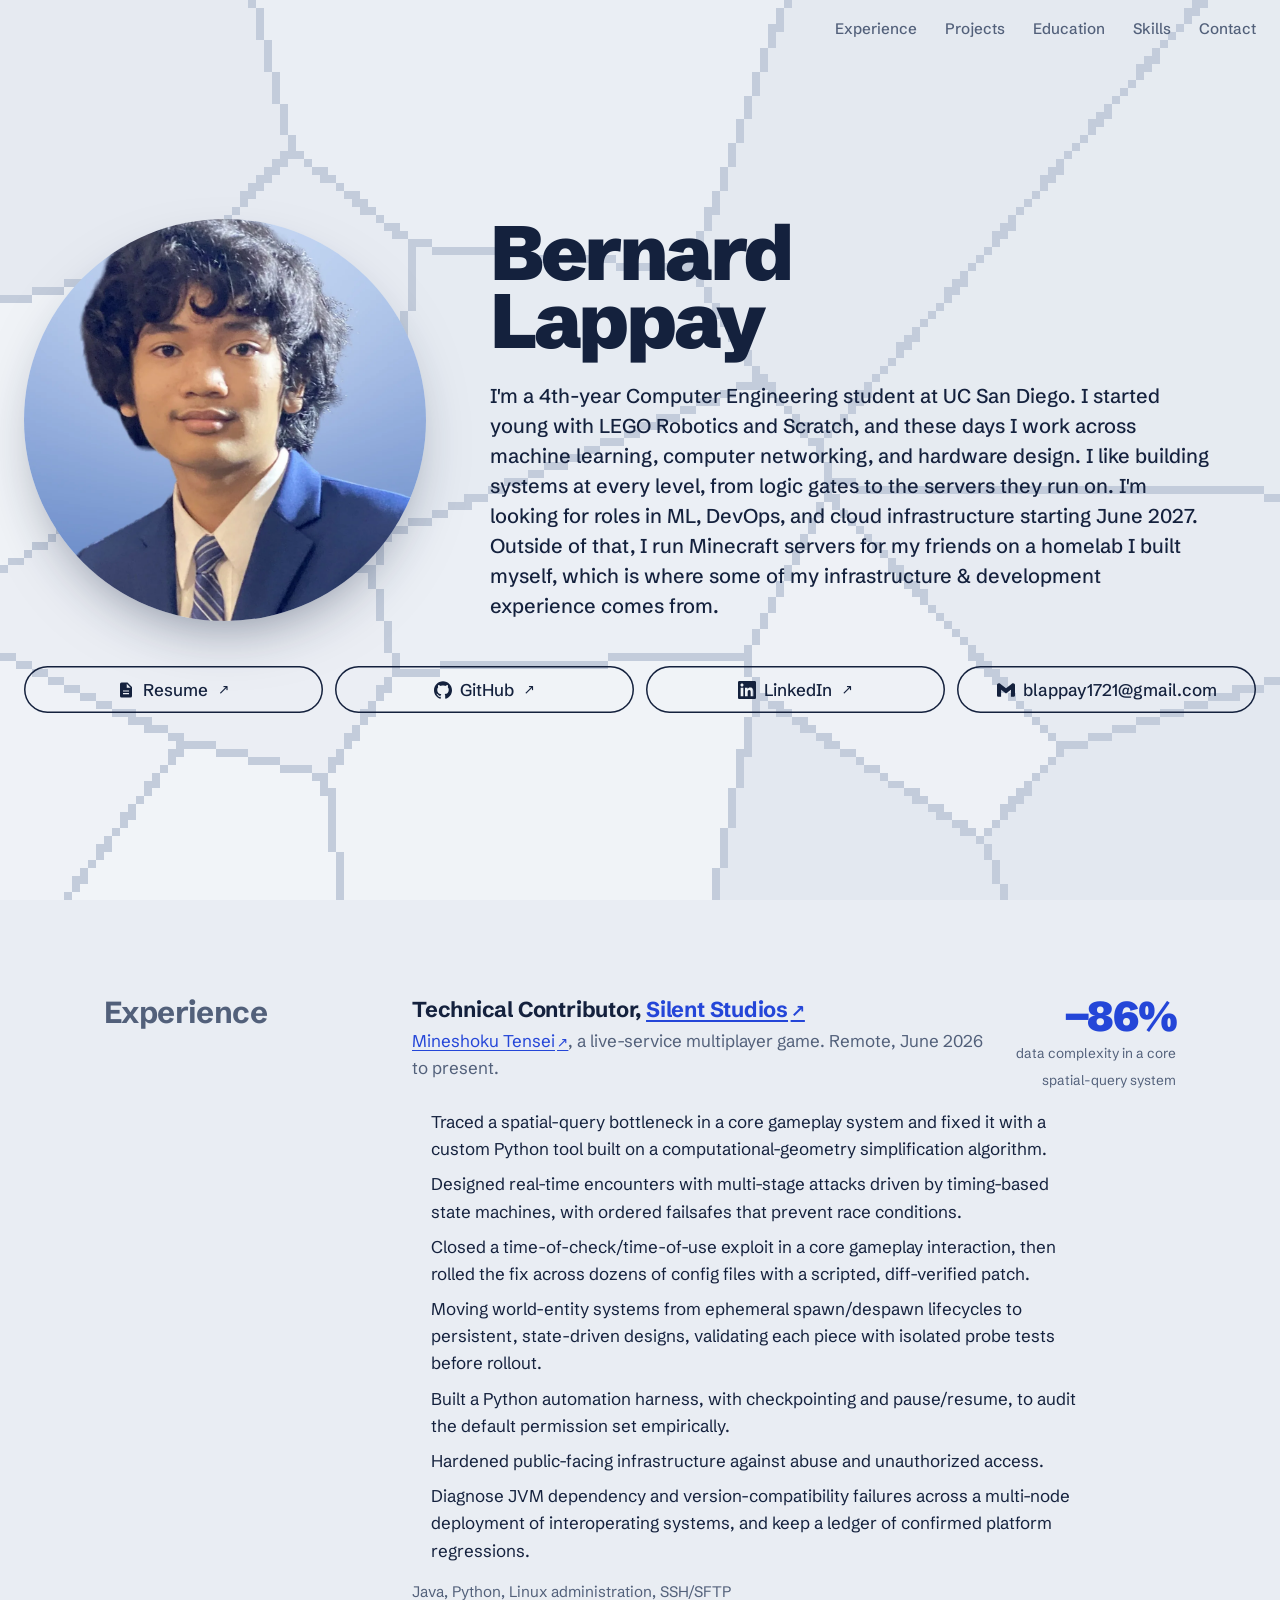
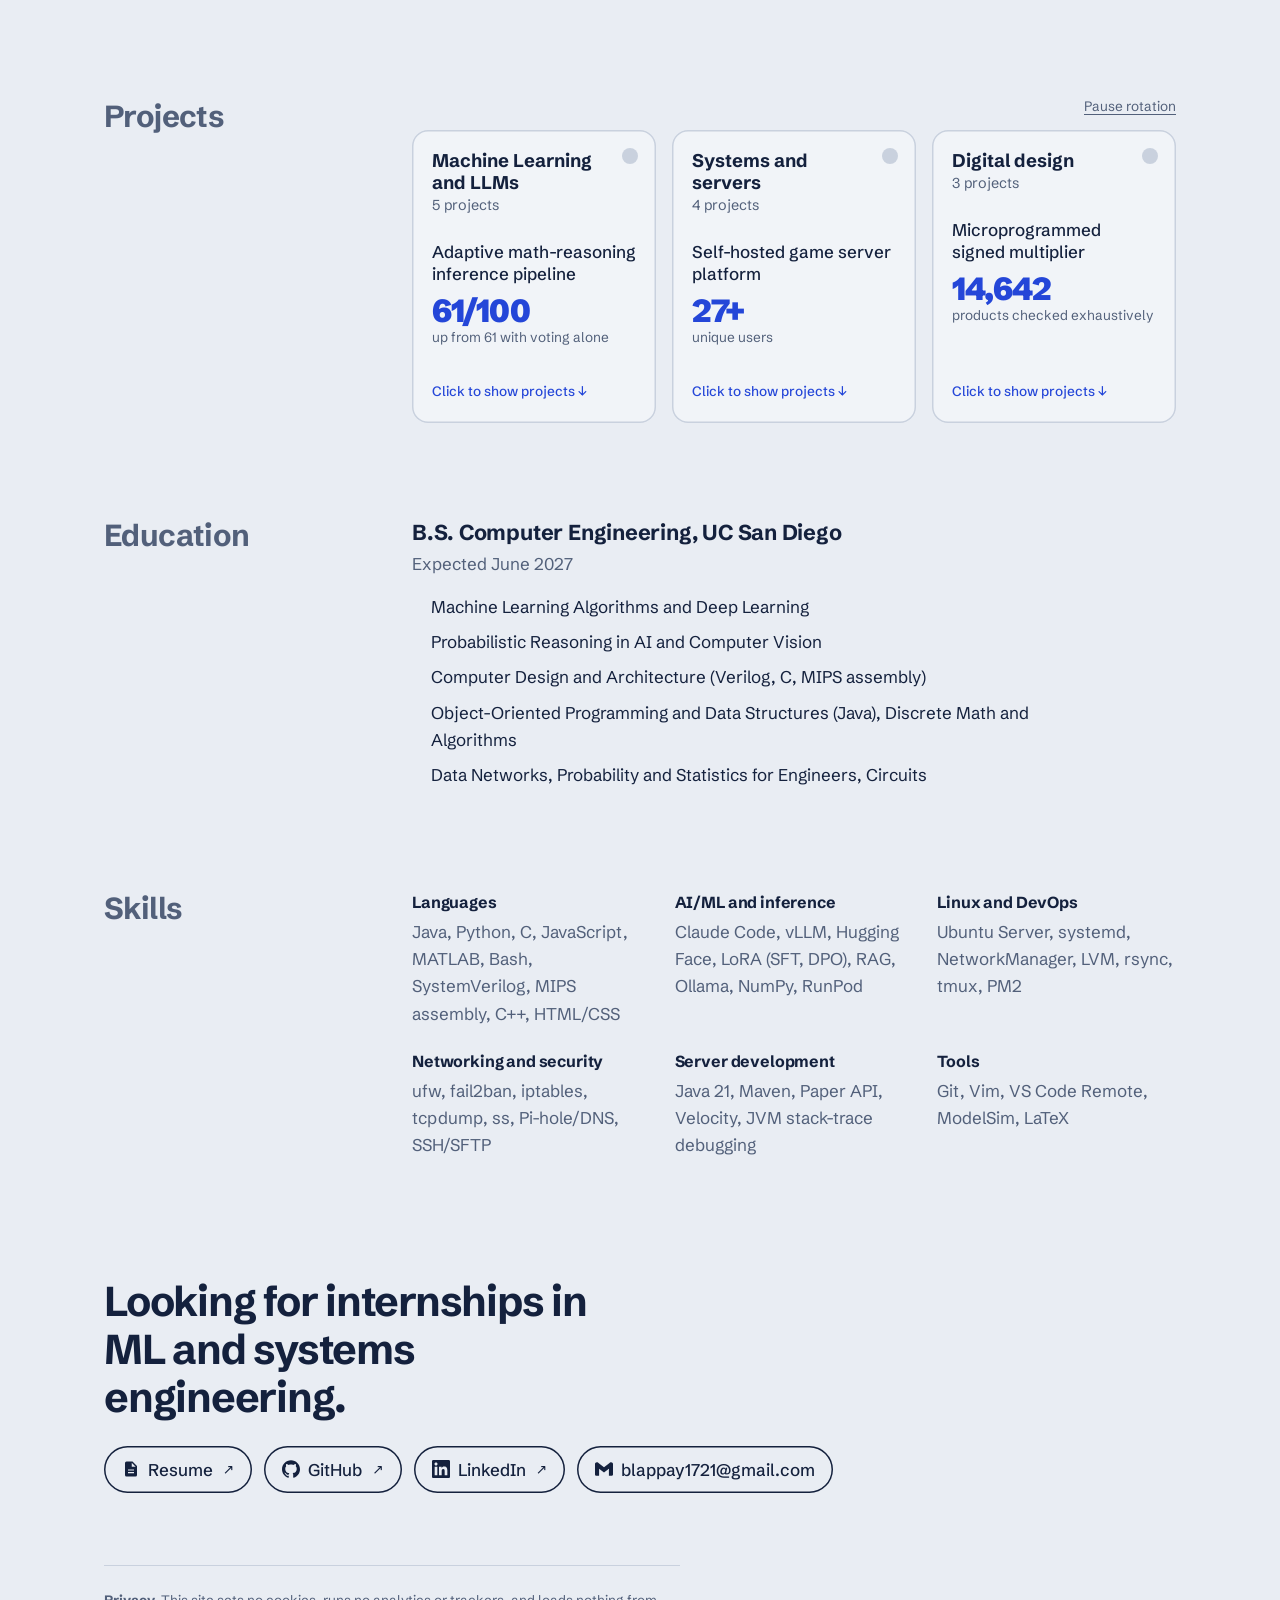
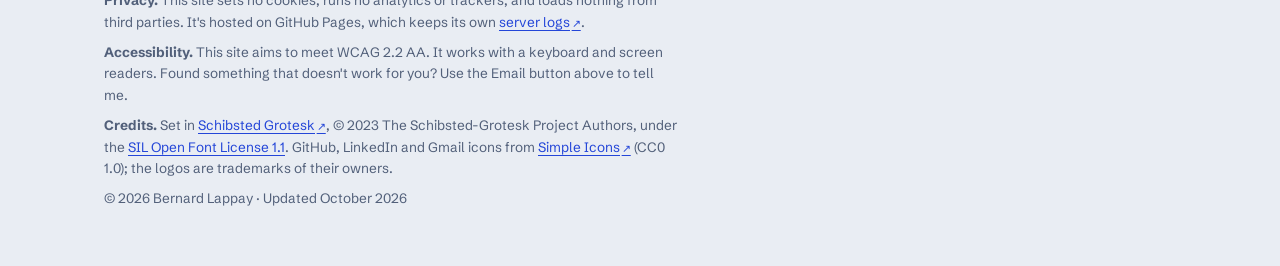
==== commit 7a010cfa: "new project" ====
--- a/index.html
+++ b/index.html
@@ -97,7 +97,7 @@
             <p class="sr-only" id="cats-keys">Left and right arrow keys move between categories.</p>
             <div class="cats" role="group" aria-label="Project categories">
                 <button class="cat" type="button" aria-describedby="cats-keys" aria-expanded="false" aria-controls="p-ml">
-                    <span class="cat-name">Machine learning</span>
+                    <span class="cat-name">Machine Learning and LLMs</span>
                     <span class="cat-count"></span>
                     <span class="pie" aria-hidden="true"></span>
                     <span class="tick" aria-hidden="true"></span>
@@ -161,6 +161,28 @@
             <details>
                 <summary>
                     <div class="title">
+                        <h3>Private in-place translation for Discord</h3>
+                        <p class="sub">LLM translation that works in any server or DM, even ones the bot isn't in</p>
+                    </div>
+                    <div class="result"><b>2,000</b><small>translations cached, encrypted</small></div>
+                    <span class="toggle" aria-hidden="true"></span>
+                </summary>
+                <div class="body">
+                    <ul>
+                        <li>Right-click any message or run <code>/translate</code> for a private translation into your Discord language, with a dropdown to switch among 25 others in place.</li>
+                        <li>User-installable message command: Discord sends the message with the interaction, so it works where the bot can't read history.</li>
+                        <li>Translation cache: LRU (Least Recently Used) eviction over 2,000 entries, built on an insertion-ordered <code>Map</code> (re-insert on hit, drop the oldest on overflow). Repeat translations skip the model entirely, and DM text is scoped per user to close a timing side channel.</li>
+                        <li>Cache encryption: convergent encryption with AES-256-GCM. Each entry's key and lookup ID are derived via SHA-256 from (scope, language, text), so memory holds only ciphertext, a random IV and an auth tag, never the original text or the key.</li>
+                        <li>Open cards: up to 500 results (LRU) stay interactive for the language dropdown and page buttons. Each is sealed with AES-256-GCM under a random 256-bit key stored only in the card's button <code>custom_id</code>, which Discord returns on each click, so the bot can't decrypt a card on its own.</li>
+                        <li>Concurrent requests for the same message share one model call; failures are never cached and get specific error messages (rate limit, timeout, outage).</li>
+                        <li>Preserves markdown, mentions, emoji and code blocks, and pages long results at Discord's 4,096-character limit. About 175 lines, no new dependencies.</li>
+                    </ul>
+                    <p class="stack">Node.js, discord.js, Ollama Cloud (gpt-oss:120b), Node crypto · <a href="https://github.com/blappay1721/bruh" target="_blank" rel="noopener">Code</a></p>
+                </div>
+            </details>
+            <details>
+                <summary>
+                    <div class="title">
                         <h3>Movie recommender with EM</h3>
                         <p class="sub">Latent-class model trained on incomplete ratings</p>
                     </div>
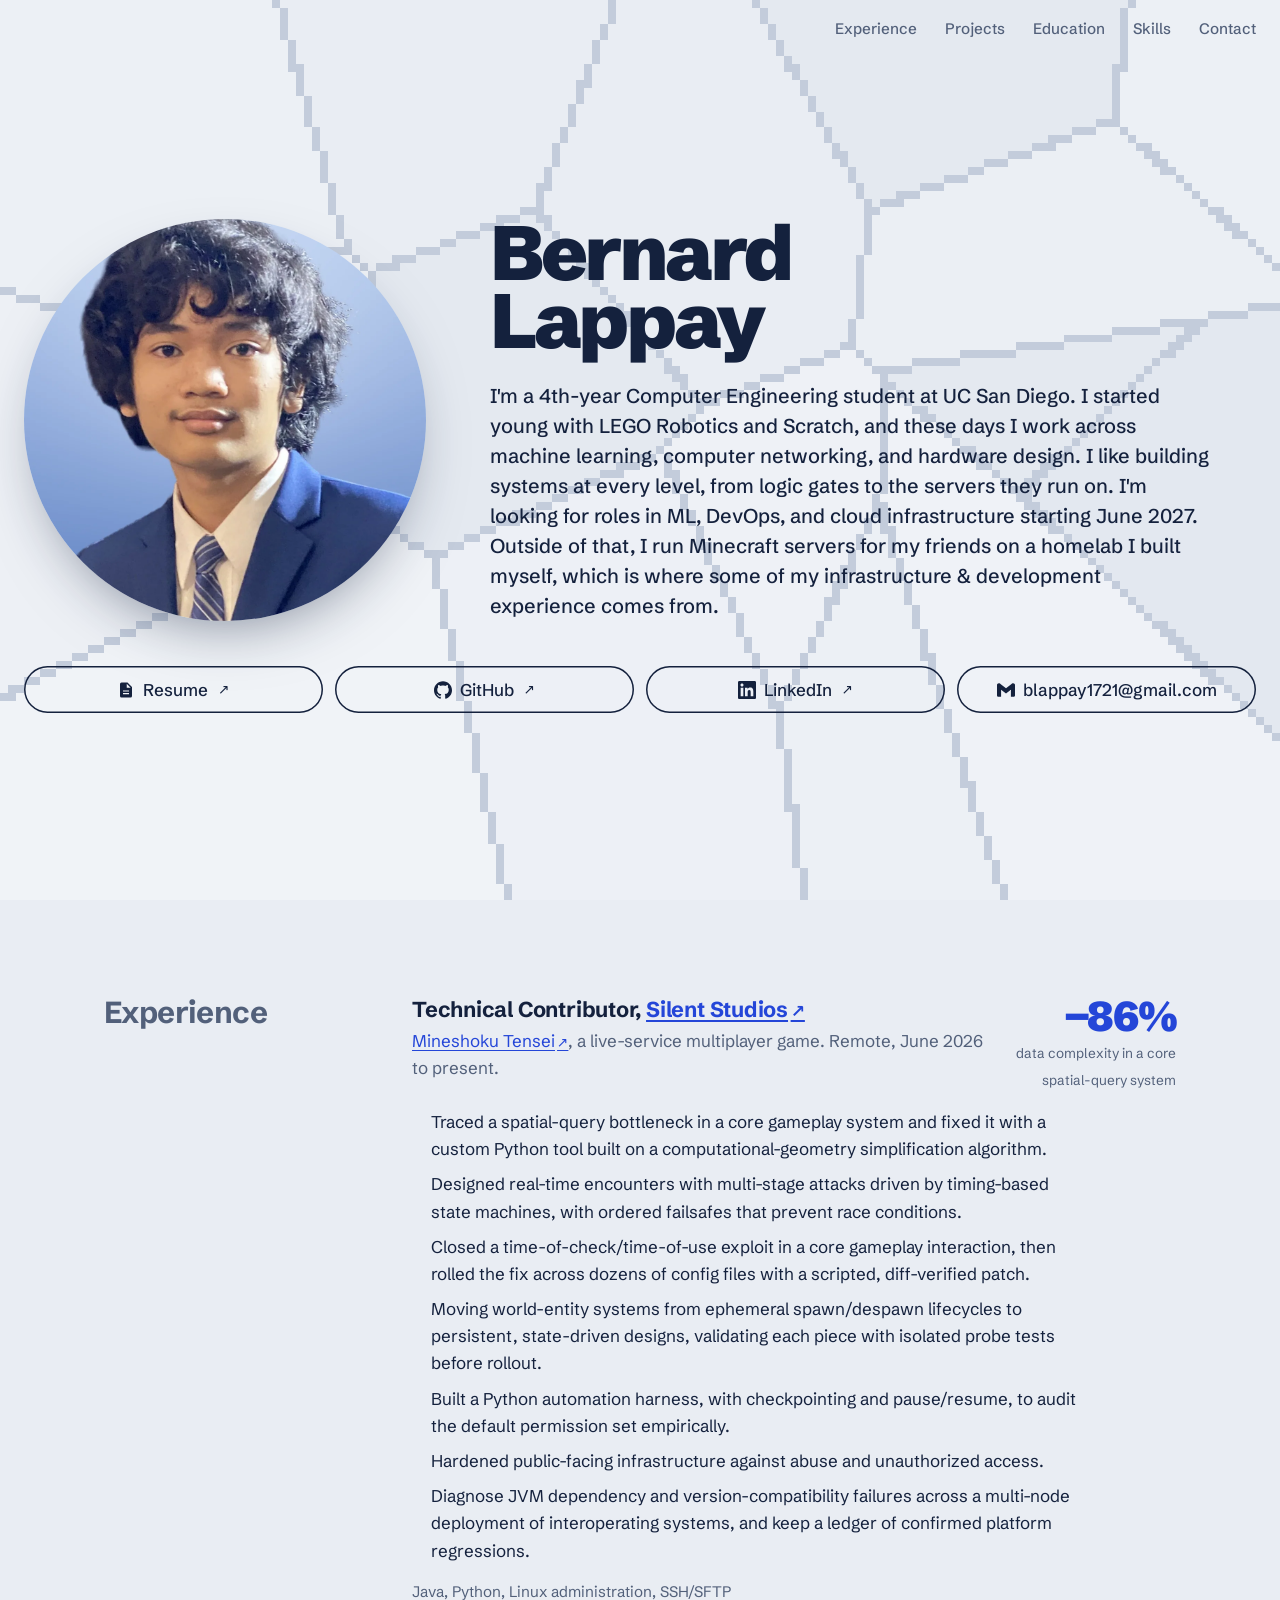
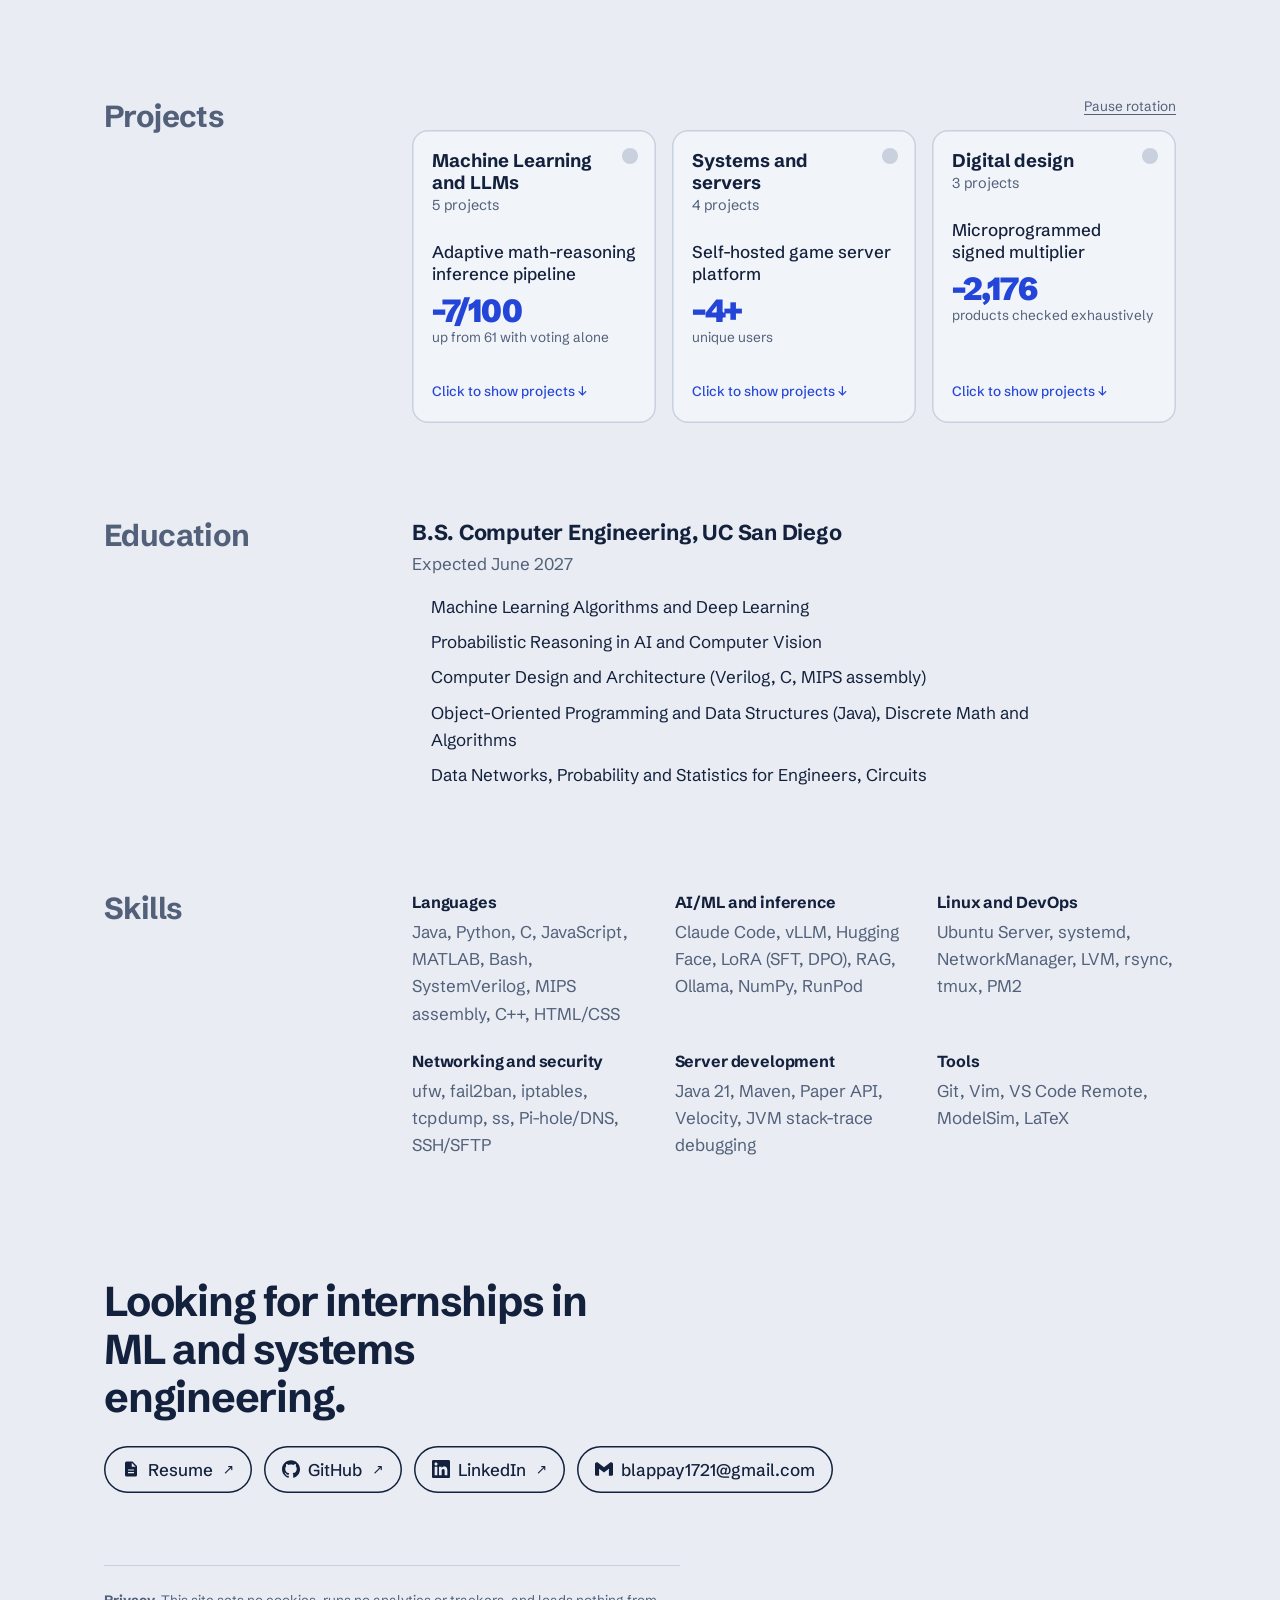
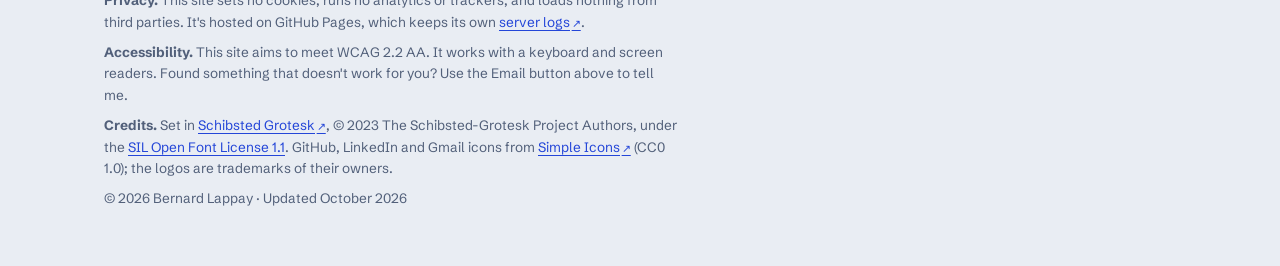
==== commit 7d5f392c: "update translator project details" ====
--- a/index.html
+++ b/index.html
@@ -162,15 +162,14 @@
                 <summary>
                     <div class="title">
                         <h3>Private in-place translation for Discord</h3>
-                        <p class="sub">LLM translation that works in any server or DM, even ones the bot isn't in</p>
+                        <p class="sub">LLM translation that works in any server or DM</p>
                     </div>
                     <div class="result"><b>2,000</b><small>translations cached, encrypted</small></div>
                     <span class="toggle" aria-hidden="true"></span>
                 </summary>
                 <div class="body">
                     <ul>
-                        <li>Right-click any message or run <code>/translate</code> for a private translation into your Discord language, with a dropdown to switch among 25 others in place.</li>
-                        <li>User-installable message command: Discord sends the message with the interaction, so it works where the bot can't read history.</li>
+                        <li>Translations are sent as ephemeral replies, so only the user who asked can see them.</li>
                         <li>Translation cache: LRU (Least Recently Used) eviction over 2,000 entries, built on an insertion-ordered <code>Map</code> (re-insert on hit, drop the oldest on overflow). Repeat translations skip the model entirely, and DM text is scoped per user to close a timing side channel.</li>
                         <li>Cache encryption: convergent encryption with AES-256-GCM. Each entry's key and lookup ID are derived via SHA-256 from (scope, language, text), so memory holds only ciphertext, a random IV and an auth tag, never the original text or the key.</li>
                         <li>Open cards: up to 500 results (LRU) stay interactive for the language dropdown and page buttons. Each is sealed with AES-256-GCM under a random 256-bit key stored only in the card's button <code>custom_id</code>, which Discord returns on each click, so the bot can't decrypt a card on its own.</li>
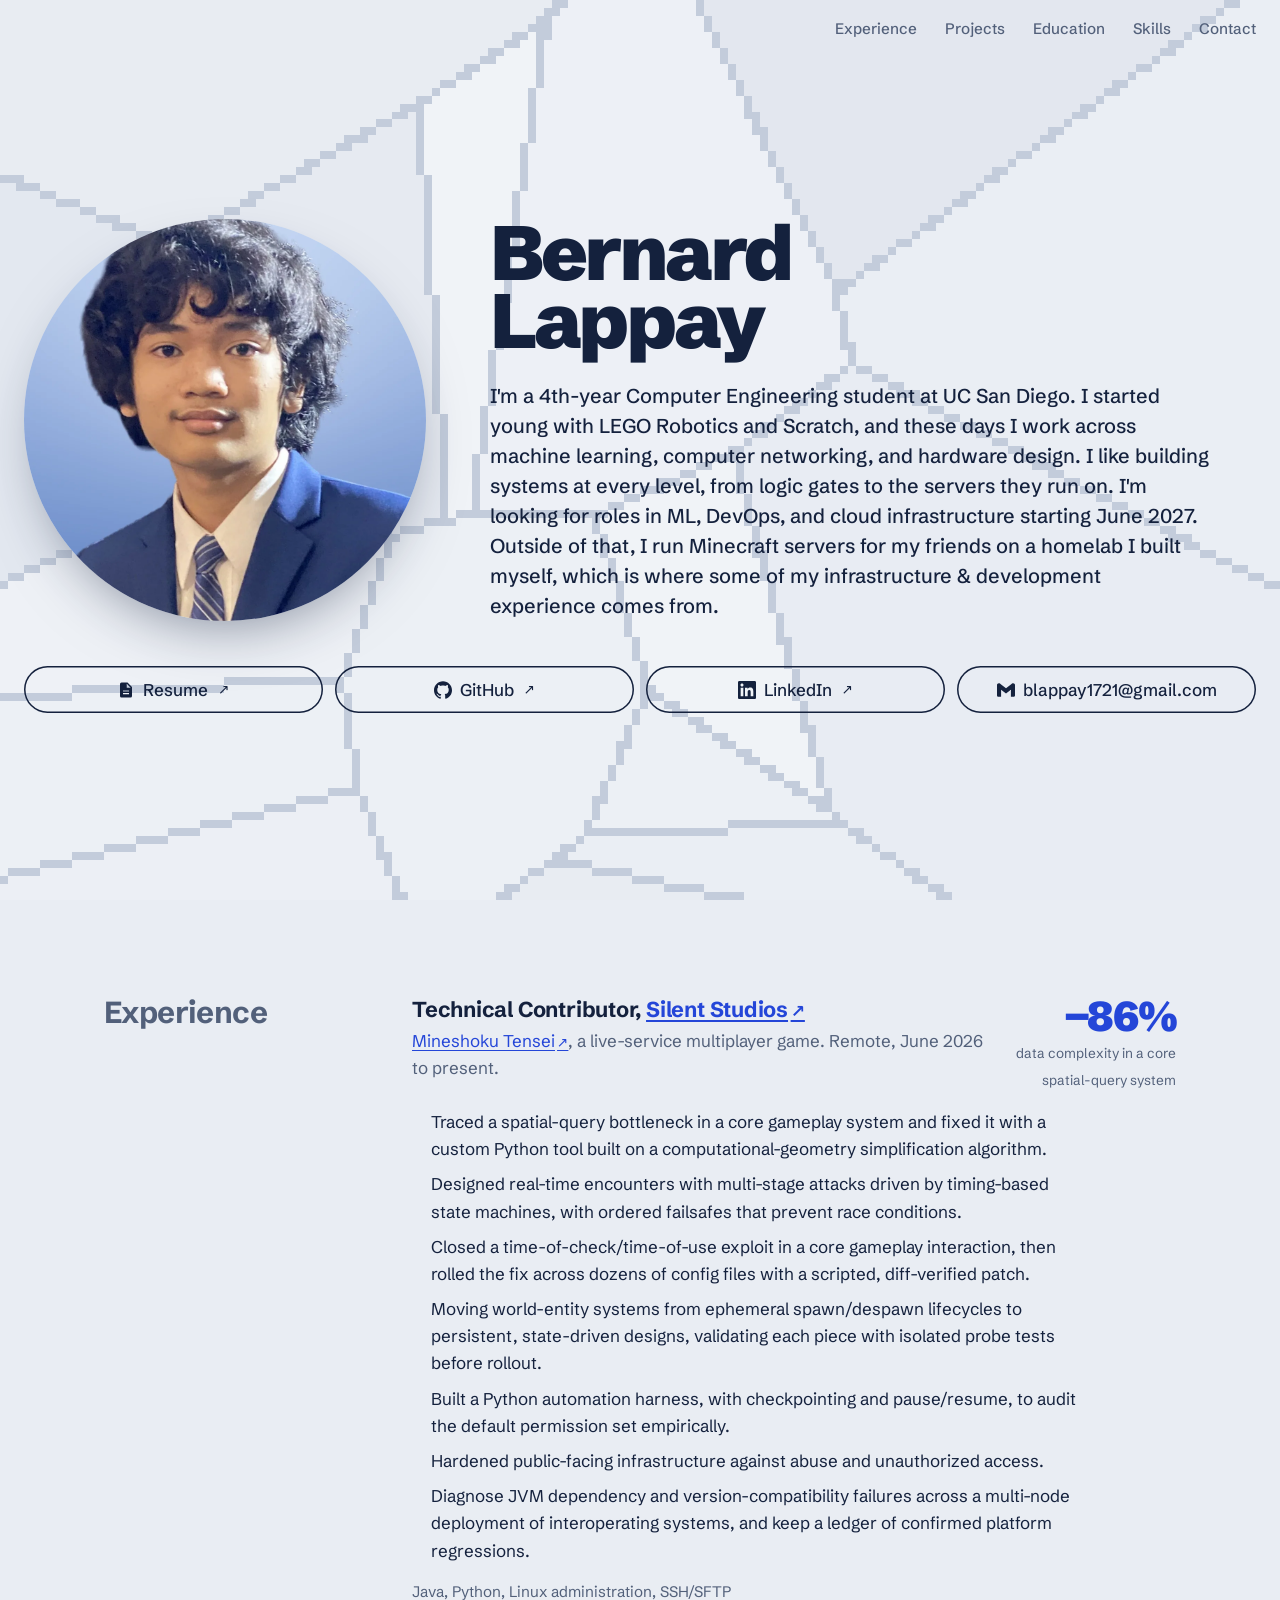
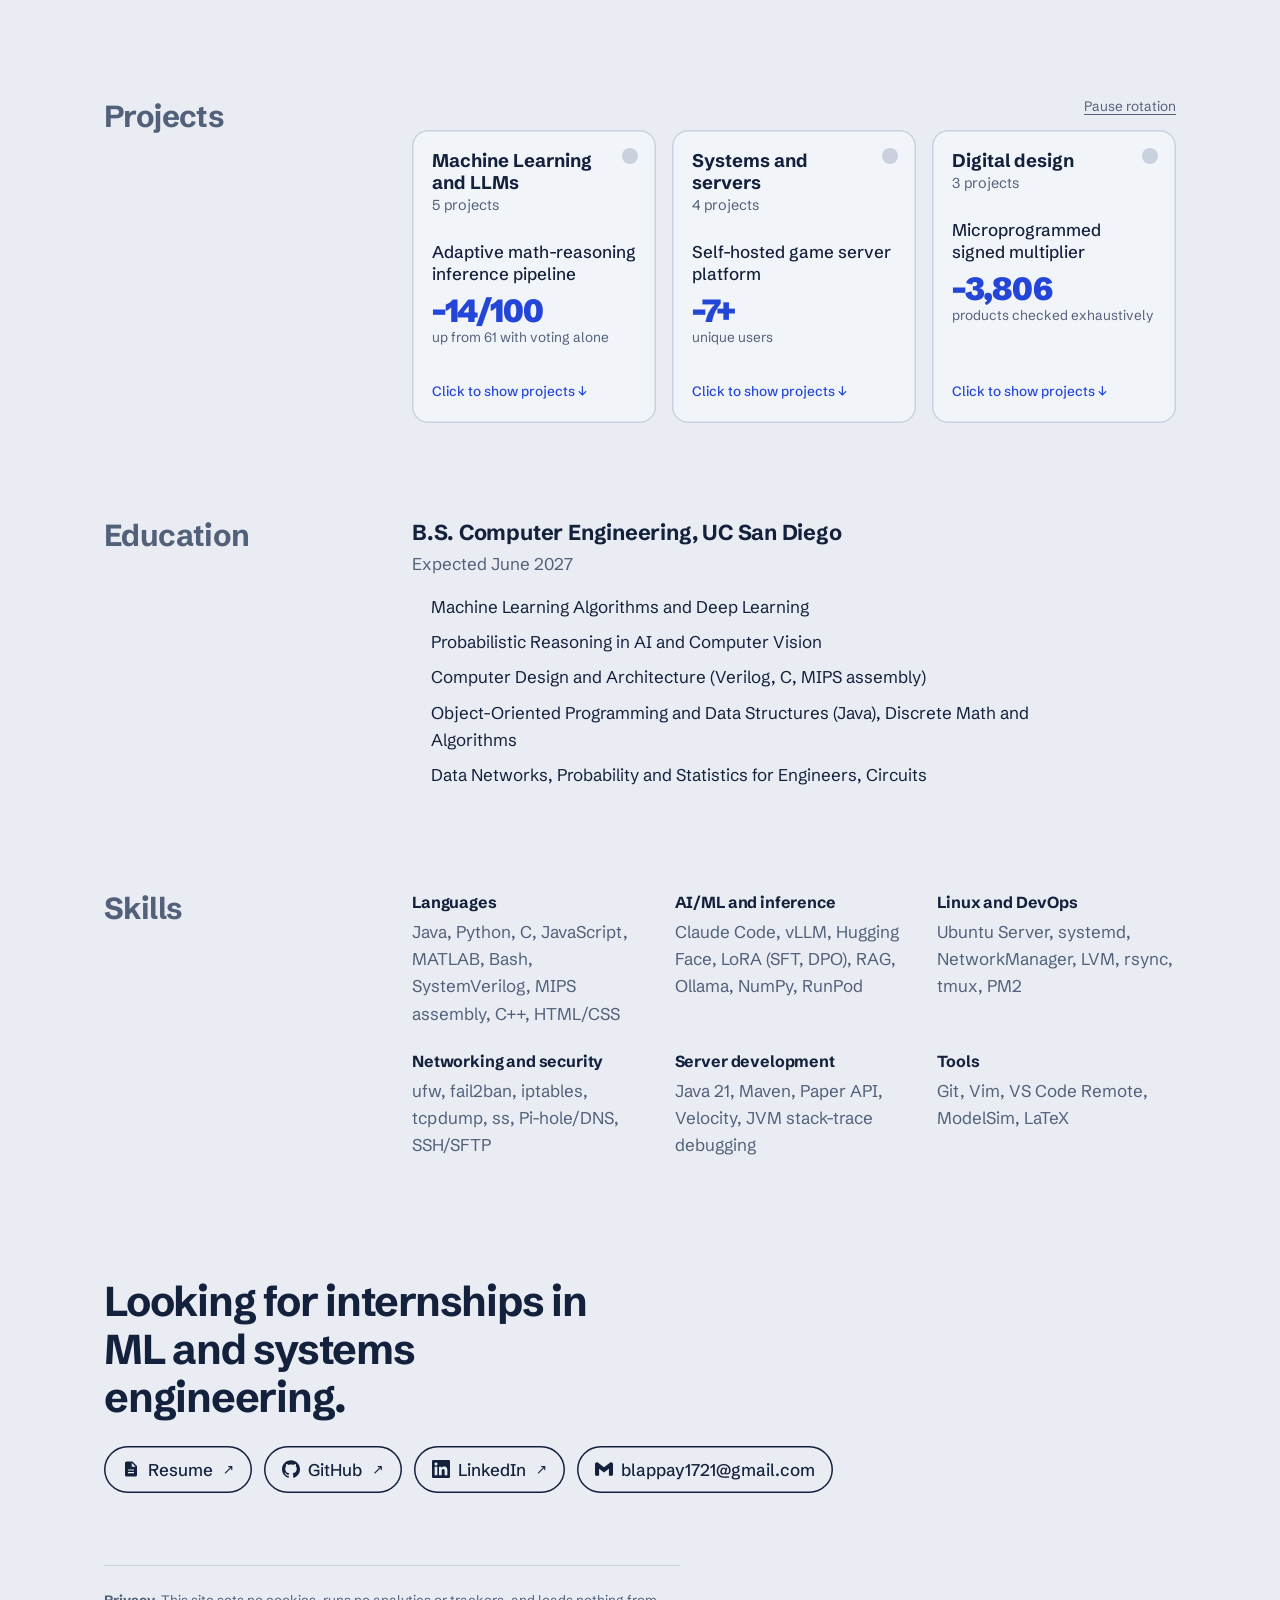
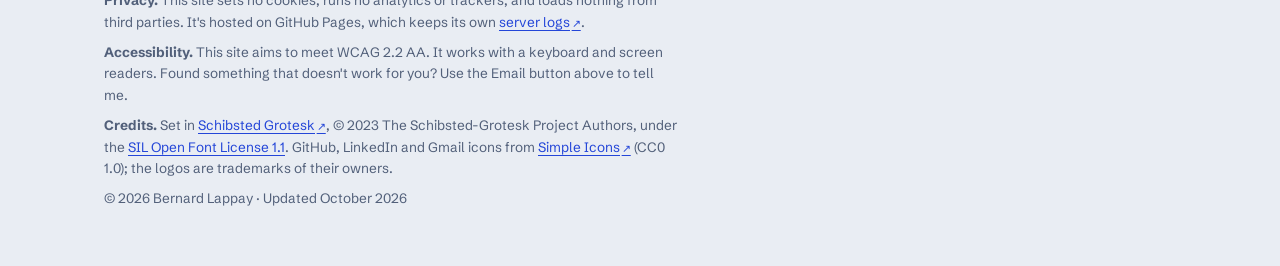
==== commit 6c7694c0: "Update index.html" ====
--- a/index.html
+++ b/index.html
@@ -174,7 +174,7 @@
                         <li>Cache encryption: convergent encryption with AES-256-GCM. Each entry's key and lookup ID are derived via SHA-256 from (scope, language, text), so memory holds only ciphertext, a random IV and an auth tag, never the original text or the key.</li>
                         <li>Open cards: up to 500 results (LRU) stay interactive for the language dropdown and page buttons. Each is sealed with AES-256-GCM under a random 256-bit key stored only in the card's button <code>custom_id</code>, which Discord returns on each click, so the bot can't decrypt a card on its own.</li>
                         <li>Concurrent requests for the same message share one model call; failures are never cached and get specific error messages (rate limit, timeout, outage).</li>
-                        <li>Preserves markdown, mentions, emoji and code blocks, and pages long results at Discord's 4,096-character limit. About 175 lines, no new dependencies.</li>
+                        <li>Preserves markdown, mentions, emoji and code blocks, and pages long results at Discord's 4,096-character limit.</li>
                     </ul>
                     <p class="stack">Node.js, discord.js, Ollama Cloud (gpt-oss:120b), Node crypto · <a href="https://github.com/blappay1721/bruh" target="_blank" rel="noopener">Code</a></p>
                 </div>
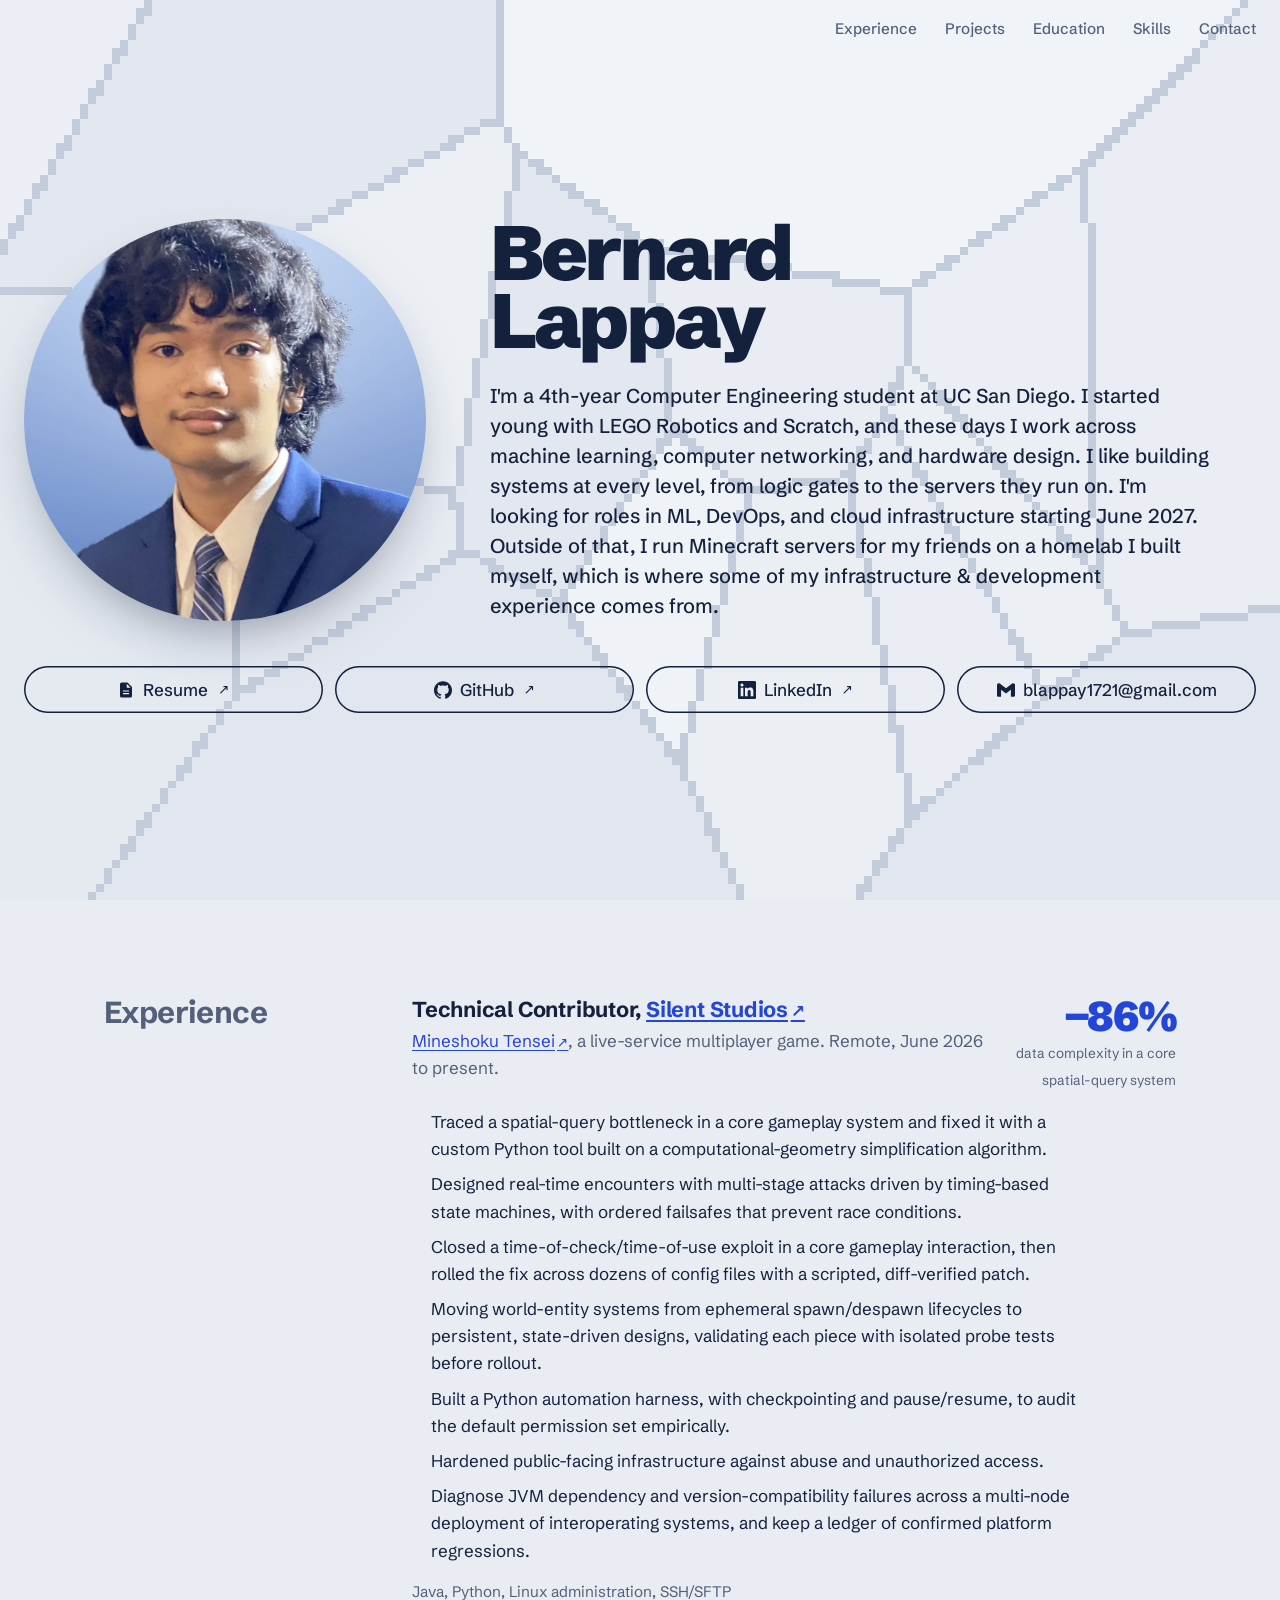
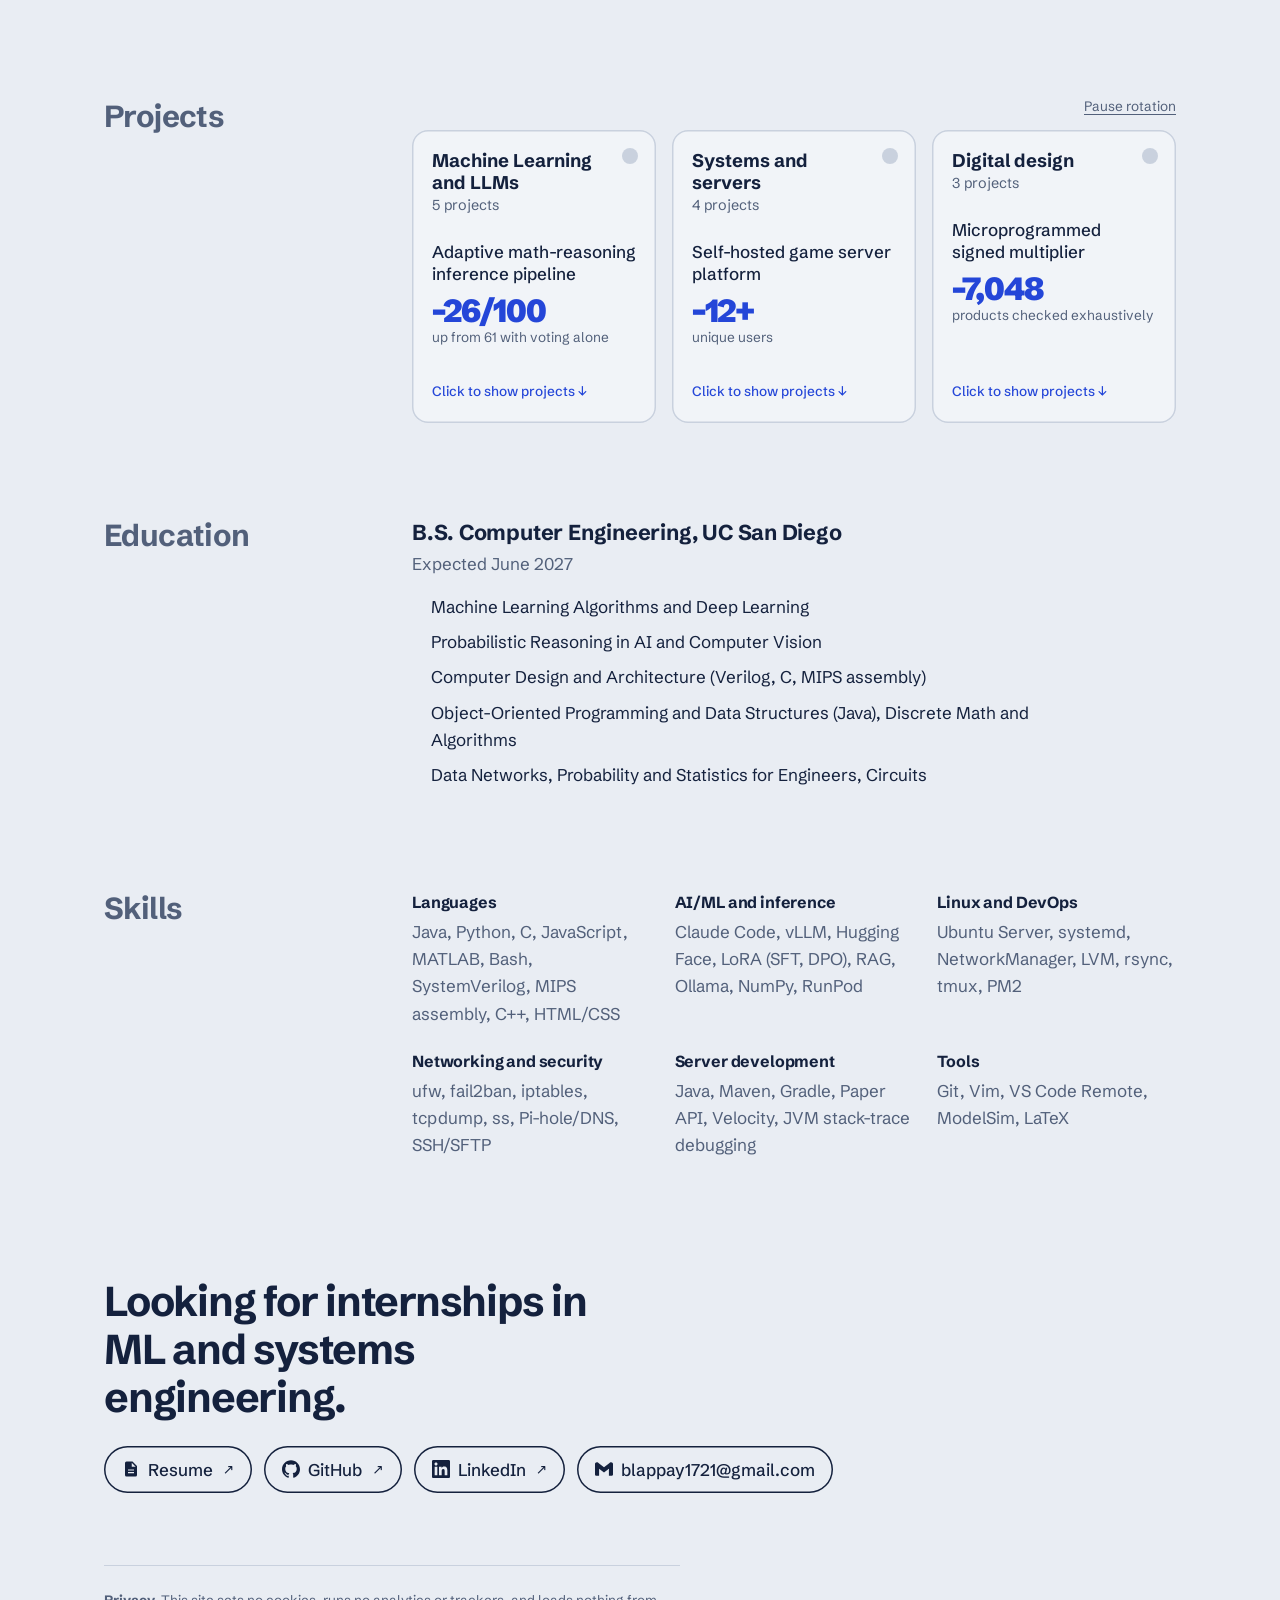
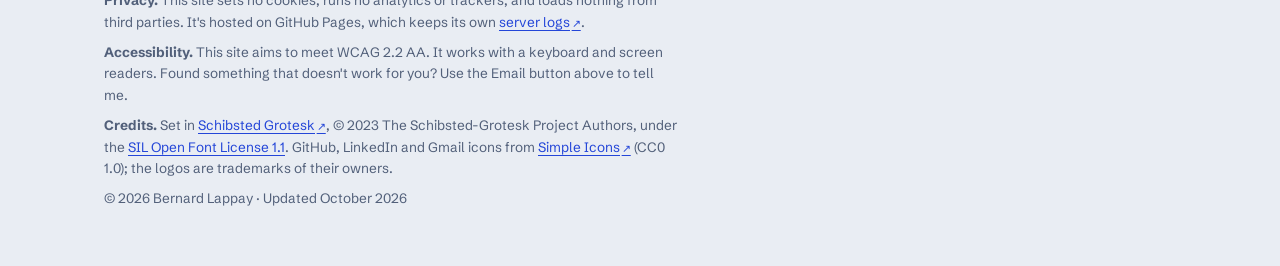
==== commit e614f67b: "Update index.html" ====
--- a/index.html
+++ b/index.html
@@ -251,8 +251,9 @@
                         <li>Replaces the hard clamp with a curve that matches vanilla exactly below the cap and approaches 100% asymptotically above it, so extra armor always helps a little.</li>
                         <li>Lifts the server's hard-coded attribute limits with Java reflection, with a fallback in case a future server version breaks it.</li>
                         <li>Fixed a bug where a deprecated API applied armor twice and turned hits into healing. The damage formula has unit tests.</li>
-                    </ul>
-                    <p class="stack">Java 21, Maven, Paper API · <a href="https://github.com/blappay1721/UncapDefense" target="_blank" rel="noopener">Code</a></p>
+                        <li>One jar runs on Paper 1.16.5 through 26.3: compiled against the newest API but targeting Java 16, and boot-tested on 11 real server versions.</li>
+                    </ul>
+                    <p class="stack">Java, Maven, Paper API ·<a href="https://github.com/blappay1721/UncapDefense" target="_blank" rel="noopener">Code</a></p>
                 </div>
             </details>
             <details>
@@ -269,8 +270,9 @@
                         <li>Inside chosen WorldGuard regions, players can break only blocks placed after the region was armed. Terrain and earlier builds stay protected.</li>
                         <li>Uses CoreProtect's block log as the source of truth, with a 10-second in-memory cache covering its async write delay.</li>
                         <li>Overlapping regions apply the strictest rule; admins manage regions with tab-completing commands.</li>
-                    </ul>
-                    <p class="stack">Java 21, Maven, Paper API, WorldGuard, CoreProtect · <a href="https://github.com/blappay1721/placedonlybreak" target="_blank" rel="noopener">Code</a></p>
+                        <li>One jar runs on Minecraft 1.13.2 through 26.3 (Java 8 bytecode), tested end-to-end on five versions. If WorldGuard or CoreProtect can't start, it disables itself cleanly instead of erroring.</li>
+                    </ul>
+                    <p class="stack">Java 8, Maven, Spigot API, WorldGuard, CoreProtect · <a href="https://github.com/blappay1721/placedonlybreak" target="_blank" rel="noopener">Code</a></p>
                 </div>
             </details>
             <details>
@@ -279,16 +281,17 @@
                         <h3>AwesomeChat DiscordSRV Addon</h3>
                         <p class="sub">Open-source fork that renders in-game items into Discord</p>
                     </div>
-                    <div class="result"><b>24</b><small>Minecraft versions supported</small></div>
+                    <div class="result"><b>25</b><small>Minecraft versions supported</small></div>
                     <span class="toggle" aria-hidden="true"></span>
                 </summary>
                 <div class="body">
                     <ul>
                         <li>Rewired an existing item and inventory renderer to read a different chat plugin, so <code>[item]</code>, <code>[inv]</code> and <code>[ec]</code> show up in Discord as rendered images.</li>
                         <li>Trigger syntax and permissions come straight from the host chat plugin's config, so the two can never disagree.</li>
-                        <li>Supports 24 Minecraft versions (1.19 and up) through small per-version modules loaded at startup. Removed 19 legacy modules and dependencies the new host didn't need.</li>
-                    </ul>
-                    <p class="stack">Java 21, Maven, Paper API, DiscordSRV · <a href="https://github.com/blappay1721/AwesomeChat-DiscordSRV-Addon" target="_blank" rel="noopener">Code</a></p>
+                        <li>Supports 25 Minecraft versions (1.19 through 26.3) through small per-version modules loaded at startup. Removed 19 legacy modules and dependencies the new host didn't need.</li>
+                        <li>Images and GIFs posted in Discord, including Tenor and Klipy links, show up in game as a clickable label that opens them on a map.</li>
+                    </ul>
+                    <p class="stack">Java 21, Gradle, Paper API, DiscordSRV · <a href="https://github.com/blappay1721/AwesomeChat-DiscordSRV-Addon" target="_blank" rel="noopener">Code</a></p>
                 </div>
             </details>
             </div>
@@ -370,7 +373,7 @@
             <div><h3>AI/ML and inference</h3><p>Claude Code, vLLM, Hugging Face, LoRA (SFT, DPO), RAG, Ollama, NumPy, RunPod</p></div>
             <div><h3>Linux and DevOps</h3><p>Ubuntu Server, systemd, NetworkManager, LVM, rsync, tmux, PM2</p></div>
             <div><h3>Networking and security</h3><p>ufw, fail2ban, iptables, tcpdump, ss, Pi-hole/DNS, SSH/SFTP</p></div>
-            <div><h3>Server development</h3><p>Java 21, Maven, Paper API, Velocity, JVM stack-trace debugging</p></div>
+            <div><h3>Server development</h3><p>Java, Maven, Gradle, Paper API, Velocity, JVM stack-trace debugging</p></div>
             <div><h3>Tools</h3><p>Git, Vim, VS Code Remote, ModelSim, LaTeX</p></div>
         </div>
     </section>
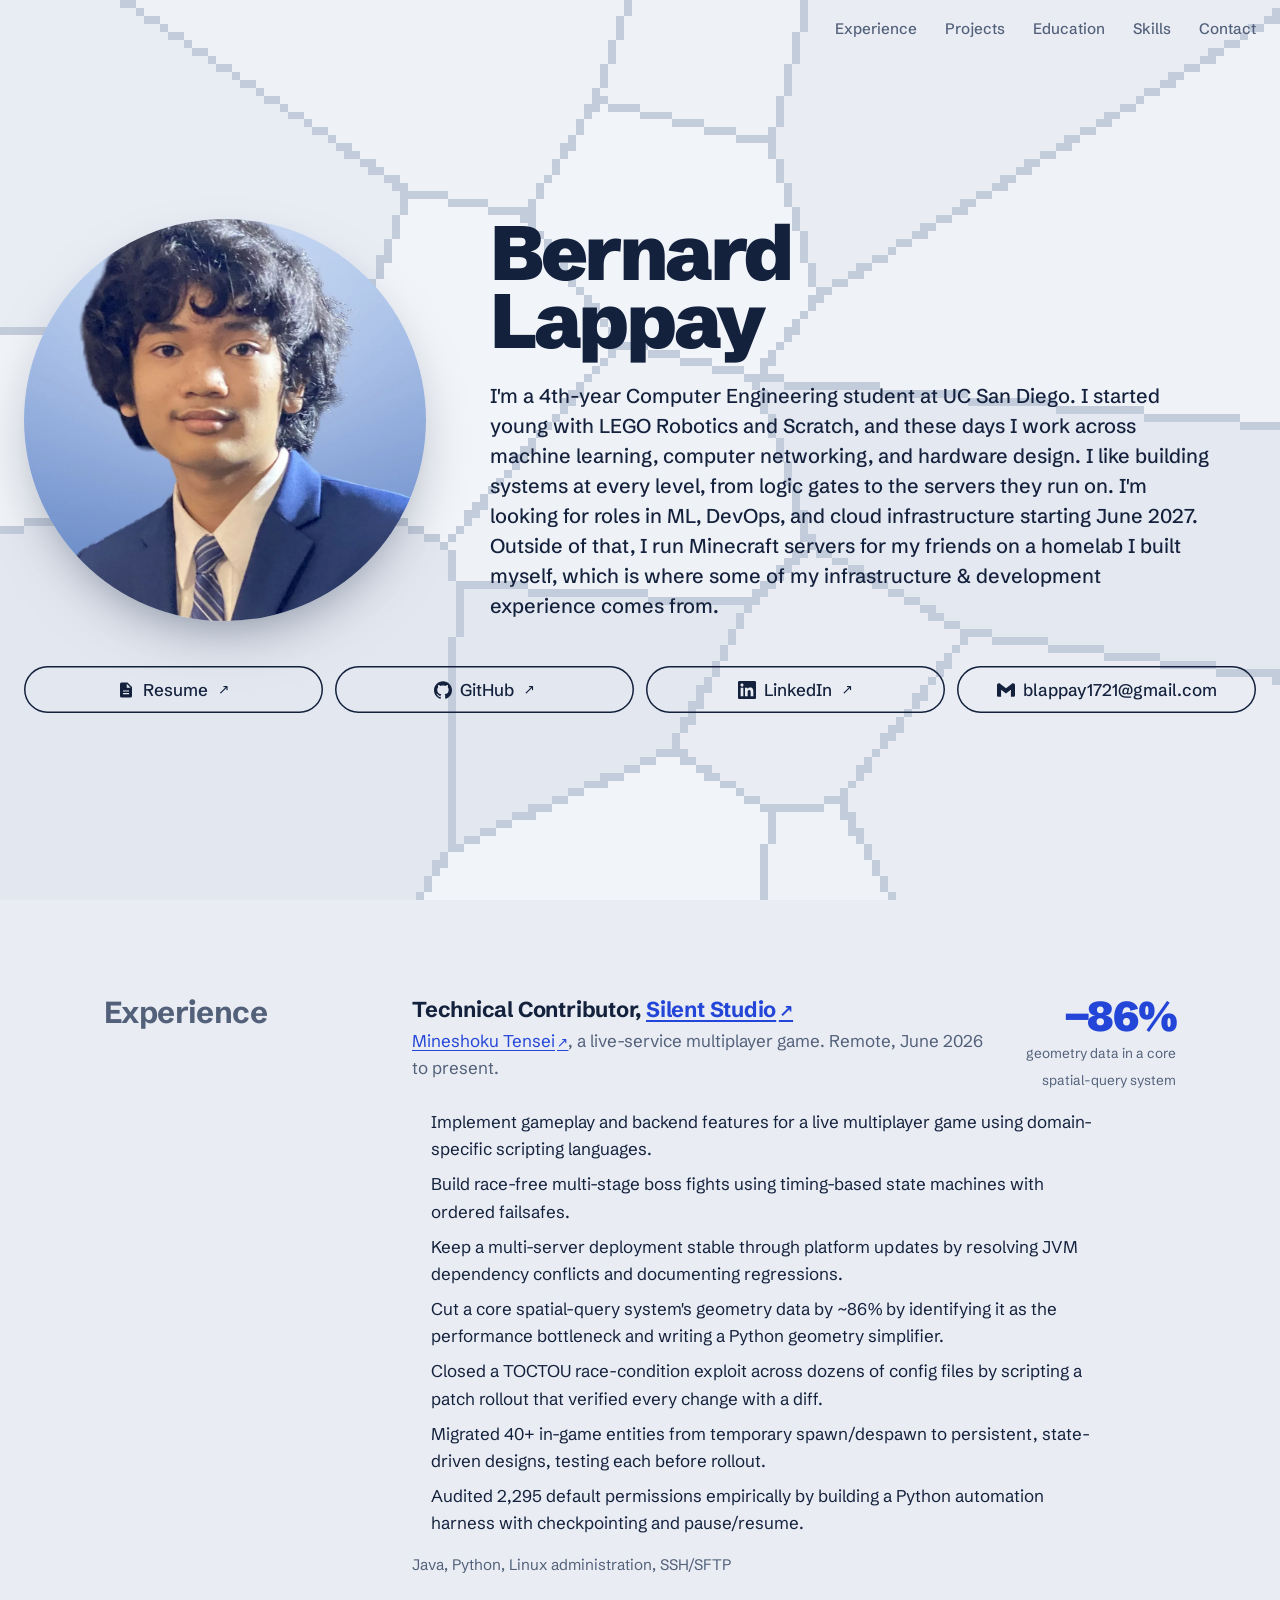
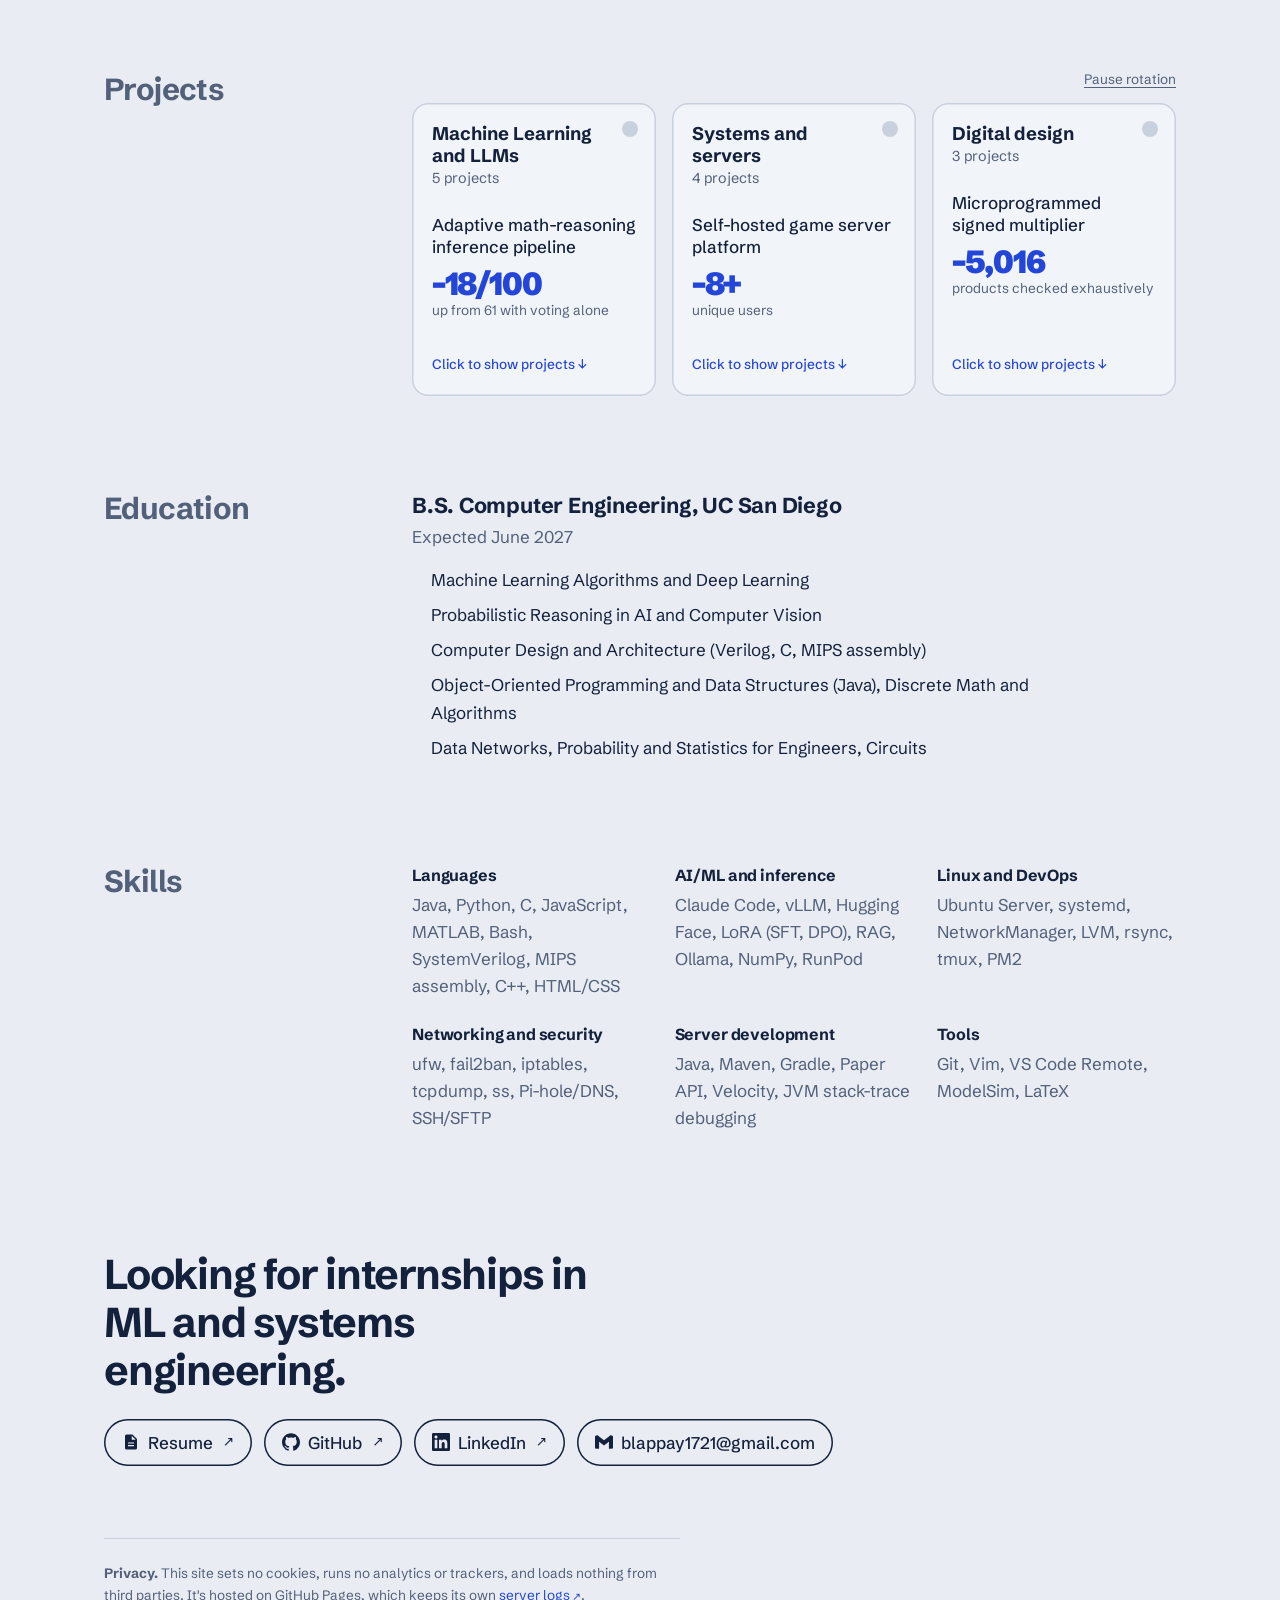
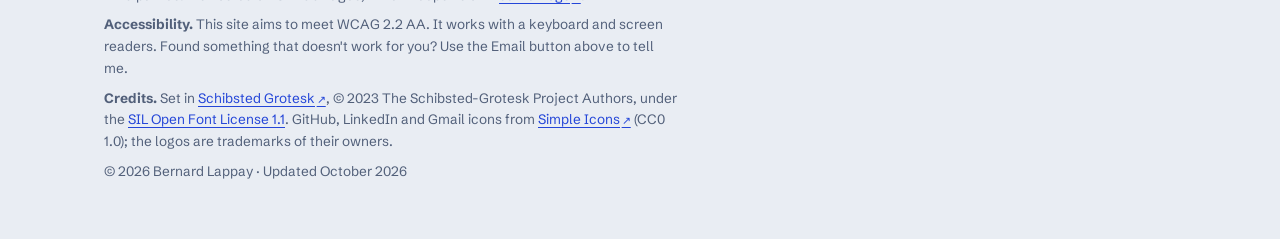
==== commit 6ccab364: "details update" ====
--- a/index.html
+++ b/index.html
@@ -70,19 +70,19 @@
         <div>
             <div class="job">
                 <div>
-                    <h3>Technical Contributor, <a href="https://silent-studio.net/" target="_blank" rel="noopener">Silent Studios</a></h3>
+                    <h3>Technical Contributor, <a href="https://silent-studio.net/" target="_blank" rel="noopener">Silent Studio</a></h3>
                     <p class="sub"><a href="https://mineshokutensei.com/" target="_blank" rel="noopener">Mineshoku Tensei</a>, a live-service multiplayer game. Remote, June 2026 to present.</p>
                 </div>
-                <div class="result"><b>−86%</b><small>data complexity in a core<br>spatial-query system</small></div>
+                <div class="result"><b>−86%</b><small>geometry data in a core<br>spatial-query system</small></div>
             </div>
             <ul>
-                <li>Traced a spatial-query bottleneck in a core gameplay system and fixed it with a custom Python tool built on a computational-geometry simplification algorithm.</li>
-                <li>Designed real-time encounters with multi-stage attacks driven by timing-based state machines, with ordered failsafes that prevent race conditions.</li>
-                <li>Closed a time-of-check/time-of-use exploit in a core gameplay interaction, then rolled the fix across dozens of config files with a scripted, diff-verified patch.</li>
-                <li>Moving world-entity systems from ephemeral spawn/despawn lifecycles to persistent, state-driven designs, validating each piece with isolated probe tests before rollout.</li>
-                <li>Built a Python automation harness, with checkpointing and pause/resume, to audit the default permission set empirically.</li>
-                <li>Hardened public-facing infrastructure against abuse and unauthorized access.</li>
-                <li>Diagnose JVM dependency and version-compatibility failures across a multi-node deployment of interoperating systems, and keep a ledger of confirmed platform regressions.</li>
+                <li>Implement gameplay and backend features for a live multiplayer game using domain-specific scripting languages.</li>
+                <li>Build race-free multi-stage boss fights using timing-based state machines with ordered failsafes.</li>
+                <li>Keep a multi-server deployment stable through platform updates by resolving JVM dependency conflicts and documenting regressions.</li>
+                <li>Cut a core spatial-query system's geometry data by ~86% by identifying it as the performance bottleneck and writing a Python geometry simplifier.</li>
+                <li>Closed a TOCTOU race-condition exploit across dozens of config files by scripting a patch rollout that verified every change with a diff.</li>
+                <li>Migrated 40+ in-game entities from temporary spawn/despawn to persistent, state-driven designs, testing each before rollout.</li>
+                <li>Audited 2,295 default permissions empirically by building a Python automation harness with checkpointing and pause/resume.</li>
             </ul>
             <p class="stack">Java, Python, Linux administration, SSH/SFTP</p>
         </div>
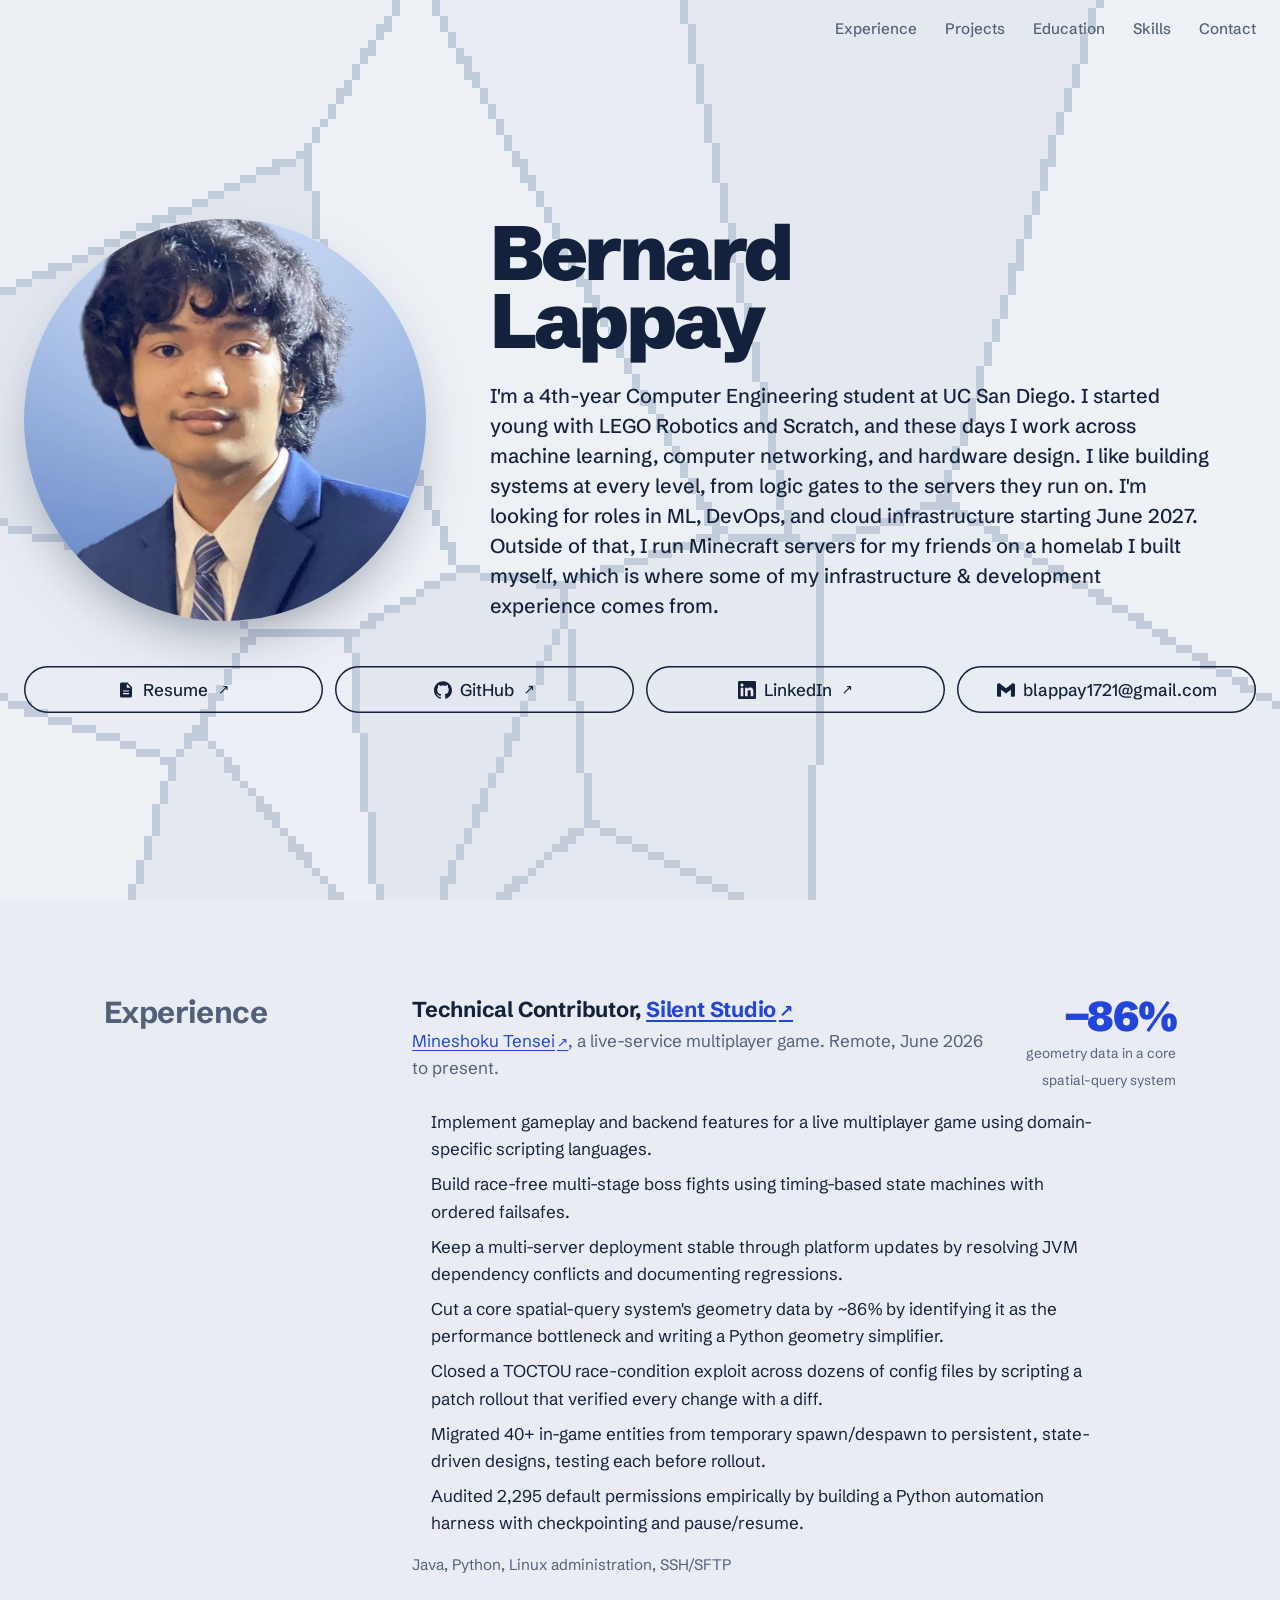
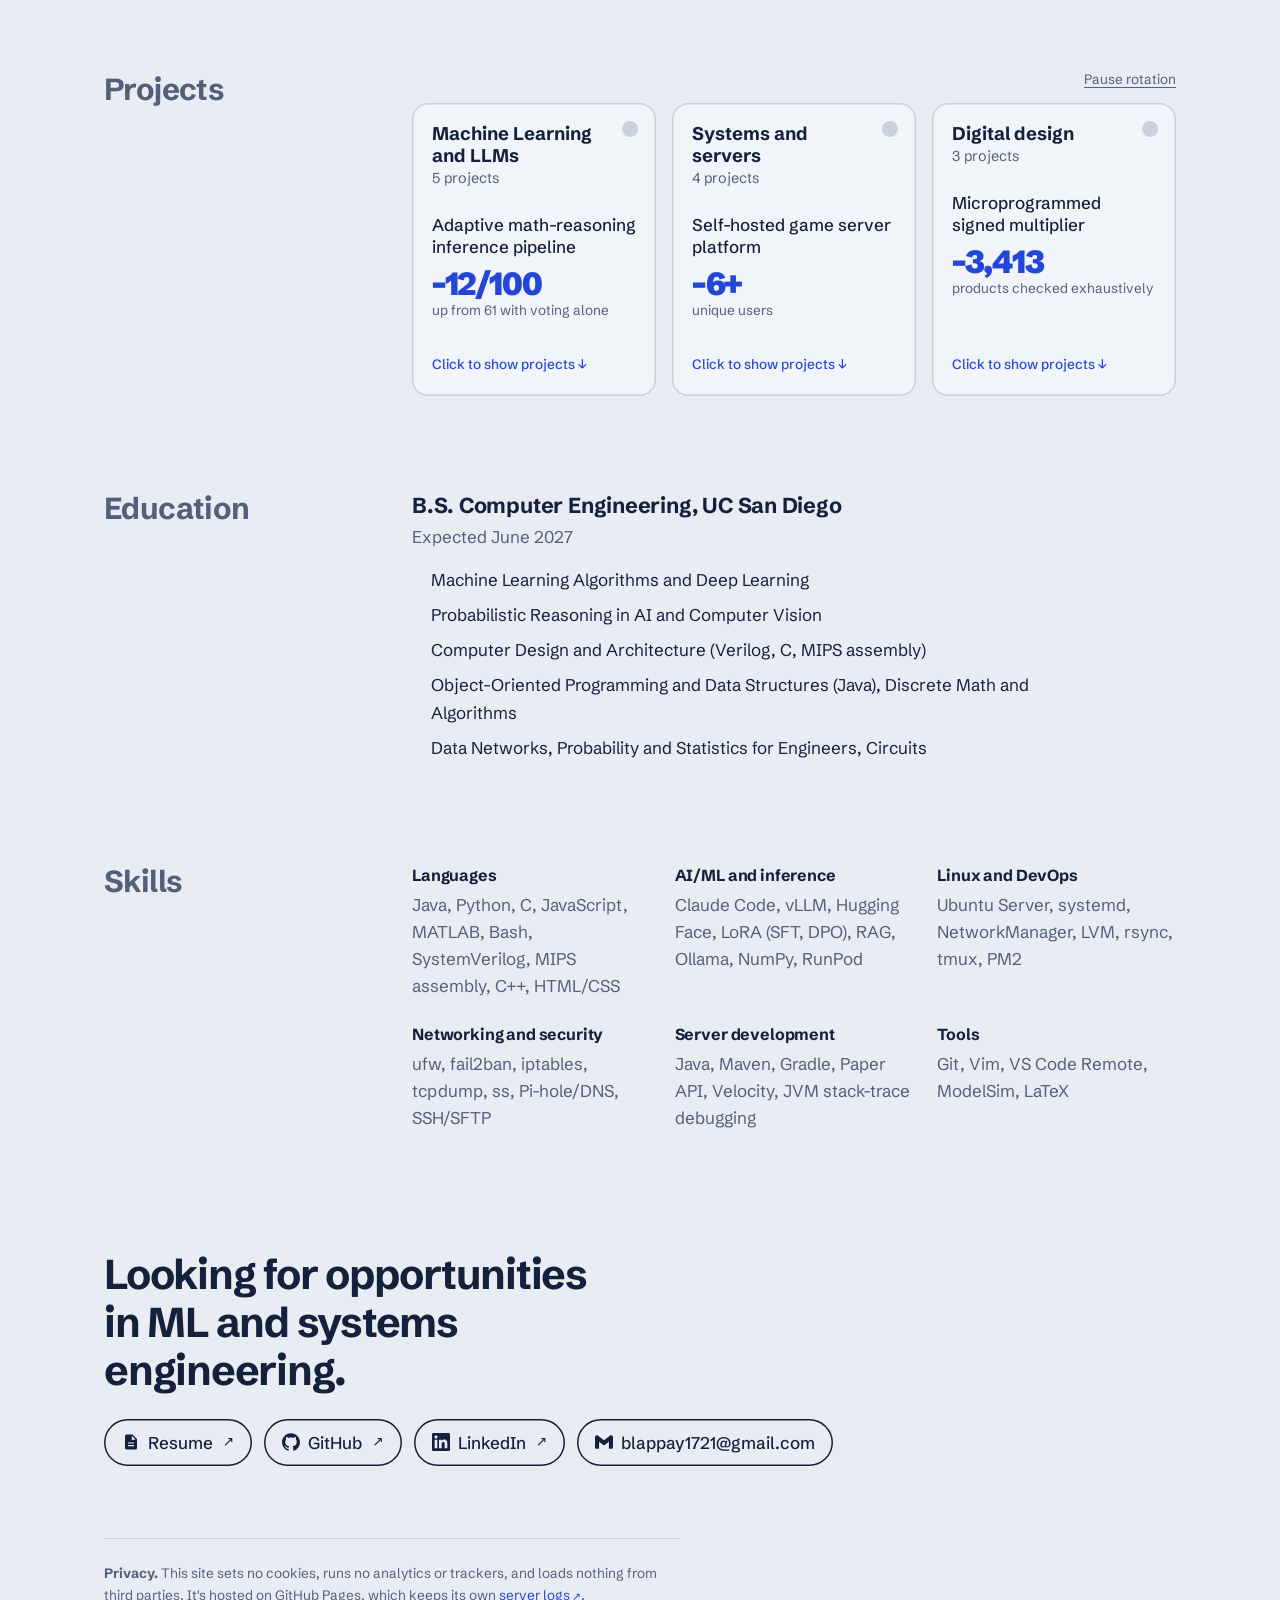
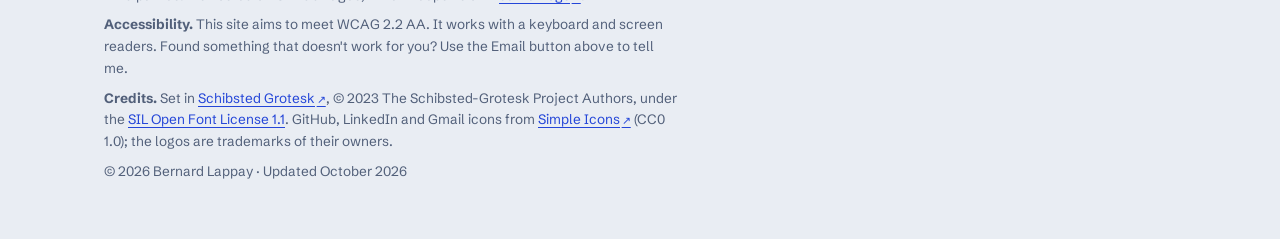
==== commit 35c72f6b: "Update index.html" ====
--- a/index.html
+++ b/index.html
@@ -379,7 +379,7 @@
     </section>
 
     <footer id="contact">
-        <p>Looking for internships in ML and systems engineering.</p>
+        <p>Looking for opportunities in ML and systems engineering.</p>
         <div class="contact">
             <a href="Bernard-Lappay-Resume.pdf" target="_blank" rel="noopener"><svg class="ico" viewBox="0 0 24 24" aria-hidden="true"><path fill-rule="evenodd" d="M14 2H6a2 2 0 0 0-2 2v16a2 2 0 0 0 2 2h12a2 2 0 0 0 2-2V8zm-1 1.8L18.2 9H13zM8 12.5h8V14H8zm0 3.5h8v1.5H8z"/></svg>Resume</a>
             <a href="https://github.com/blappay1721" rel="me noopener" target="_blank"><svg class="ico" viewBox="0 0 24 24" aria-hidden="true"><path d="M12 .297c-6.63 0-12 5.373-12 12 0 5.303 3.438 9.8 8.205 11.385.6.113.82-.258.82-.577 0-.285-.01-1.04-.015-2.04-3.338.724-4.042-1.61-4.042-1.61C4.422 18.07 3.633 17.7 3.633 17.7c-1.087-.744.084-.729.084-.729 1.205.084 1.838 1.236 1.838 1.236 1.07 1.835 2.809 1.305 3.495.998.108-.776.417-1.305.76-1.605-2.665-.3-5.466-1.332-5.466-5.93 0-1.31.465-2.38 1.235-3.22-.135-.303-.54-1.523.105-3.176 0 0 1.005-.322 3.3 1.23.96-.267 1.98-.399 3-.405 1.02.006 2.04.138 3 .405 2.28-1.552 3.285-1.23 3.285-1.23.645 1.653.24 2.873.12 3.176.765.84 1.23 1.91 1.23 3.22 0 4.61-2.805 5.625-5.475 5.92.42.36.81 1.096.81 2.22 0 1.606-.015 2.896-.015 3.286 0 .315.21.69.825.57C20.565 22.092 24 17.592 24 12.297c0-6.627-5.373-12-12-12"/></svg>GitHub</a>
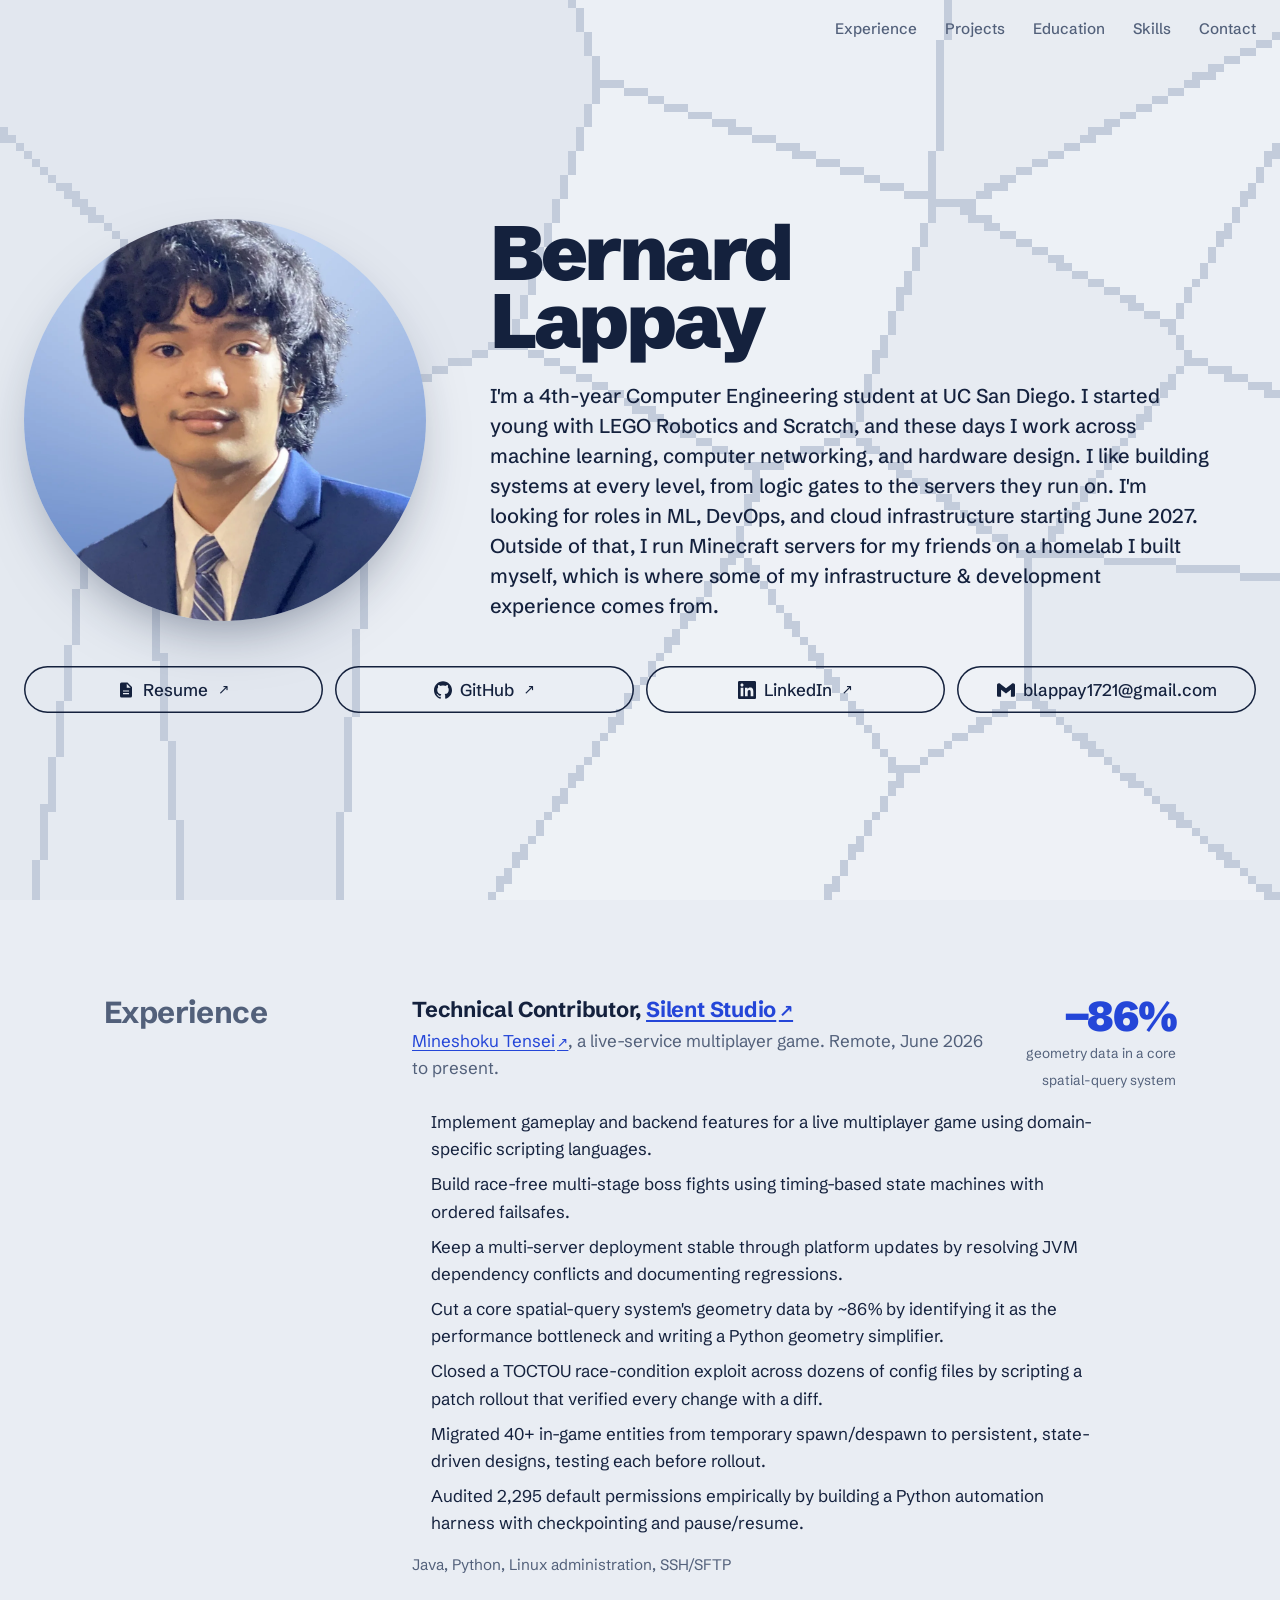
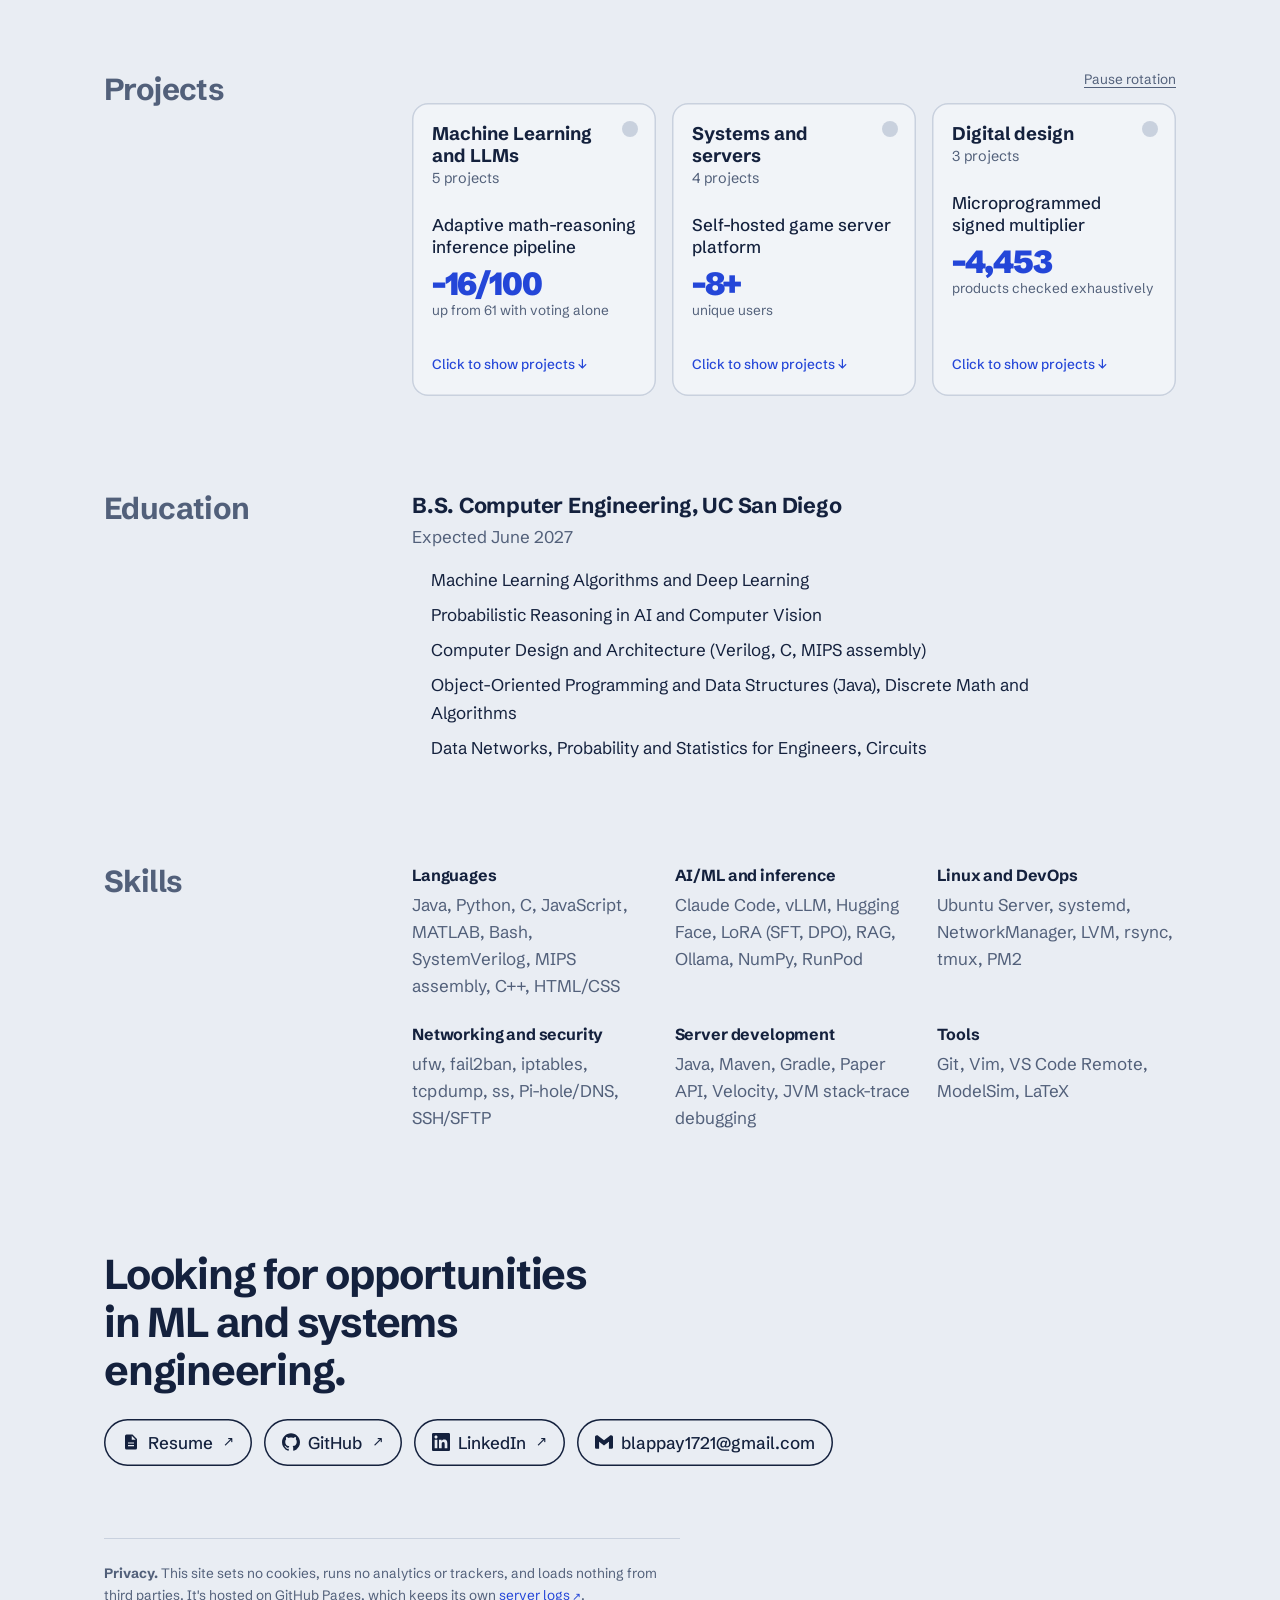
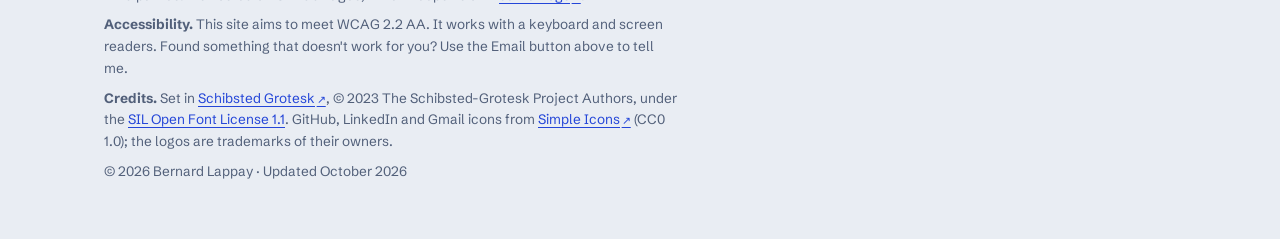
==== commit d36d3c6a: "Hero fix" ====
--- a/index.html
+++ b/index.html
@@ -12,6 +12,8 @@
     <meta property="og:description" content="Computer Engineering student at UC San Diego. Machine learning, LLM inference, server infrastructure, and digital design.">
     <meta property="og:url" content="https://blappay1721.github.io/">
     <meta property="og:type" content="website">
+    <meta property="og:site_name" content="Bernard Lappay">
+    <meta property="og:locale" content="en_US">
     <meta property="og:image" content="https://blappay1721.github.io/og-image.png">
     <meta property="og:image:width" content="1200">
     <meta property="og:image:height" content="630">
@@ -26,12 +28,13 @@
     <script type="application/ld+json">
     {"@context": "https://schema.org", "@type": "Person", "name": "Bernard Lappay",
      "url": "https://blappay1721.github.io/", "jobTitle": "Computer Engineering student",
-     "alumniOf": {"@type": "CollegeOrUniversity", "name": "University of California San Diego"},
+     "image": "https://blappay1721.github.io/portrait.webp",
+     "affiliation": {"@type": "CollegeOrUniversity", "name": "University of California San Diego"},
      "sameAs": ["https://github.com/blappay1721", "https://www.linkedin.com/in/blappay1721"]}
     </script>
     <link rel="canonical" href="https://blappay1721.github.io/">
     <link rel="preload" href="fonts/schibsted-grotesk-latin.woff2" as="font" type="font/woff2" crossorigin>
-    <link rel="stylesheet" href="styles.css?v=30">
+    <link rel="stylesheet" href="styles.css?v=33">
 </head>
 <body>
 <a class="skip" href="#main">Skip to content</a>
@@ -395,6 +398,7 @@
     </footer>
 </main>
 
-<script src="script.js?v=28"></script>
+<script src="field.js?v=1"></script>
+<script src="script.js?v=29"></script>
 </body>
 </html>
--- a/styles.css
+++ b/styles.css
@@ -76,10 +76,9 @@
 #field-print { display: none; }  /* the printout's outline-only field, drawn by script.js */
 /* Top padding clears the fixed nav */
 .hero-inner {
-    position: relative; width: min(1120px, 100%); margin: 0 auto; padding: 80px 24px 48px; pointer-events: none;
+    position: relative; width: min(1120px, 100%); margin: 0 auto; padding: 80px 24px 48px;
     container-type: inline-size;
 }
-.hero-inner a, .hero-inner button { pointer-events: auto; }
 /* Narrow screens: portrait beside the name, the pair spanning the about text's width.
    --f is the name's font size: "Bernard" is 3.92em wide and the two-line name 1.76em tall, so
    portrait (1.76) + gap (.2) + name (3.92) ≈ 5.9em fills the column. Capped by height for short screens. */
@@ -297,7 +296,13 @@
 }
 
 /* 404 page */
-.notfound { min-height: 100svh; display: grid; align-content: center; }
+/* Plain centered stack, overriding the homepage hero's grid and gaps. Proximity sets the rhythm:
+   the message and its button are one unit, so they sit closer than the message sits to the 404. */
+.notfound .hero-inner { display: block; text-align: center; }
+.notfound h1 { font-size: clamp(6rem, 30vw, 16rem); margin: 0 0 clamp(16px, 3svh, 28px); }
+.notfound .lede { max-width: none; margin: 0 0 clamp(12px, 2svh, 20px); text-wrap: balance; }
+.notfound .contact { justify-content: center; margin: 0; }
+.notfound .contact > * { flex: none; }  /* sized to its label, not stretched */
 
 /* Windows High Contrast and other forced-color modes drop box-shadows and backgrounds,
    which draw these borders and the +/− marks; give them real borders and system colors */
